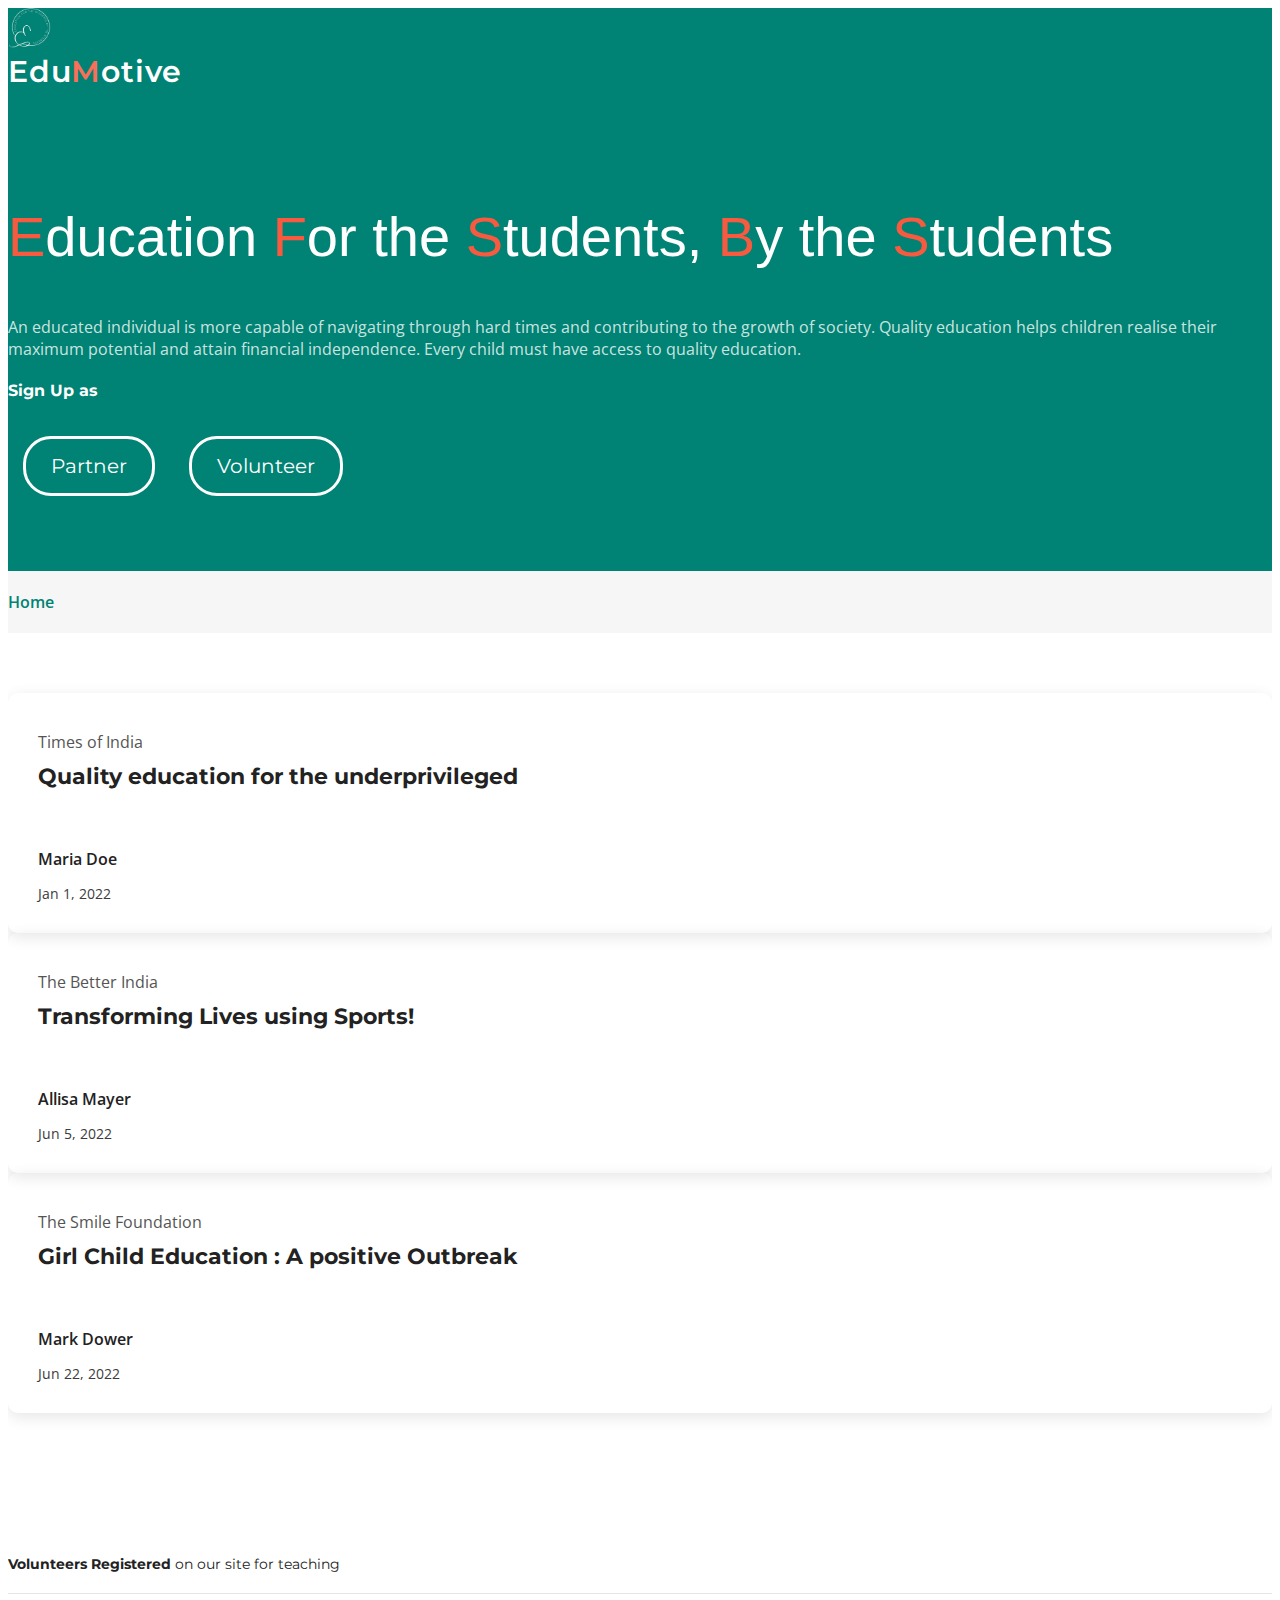
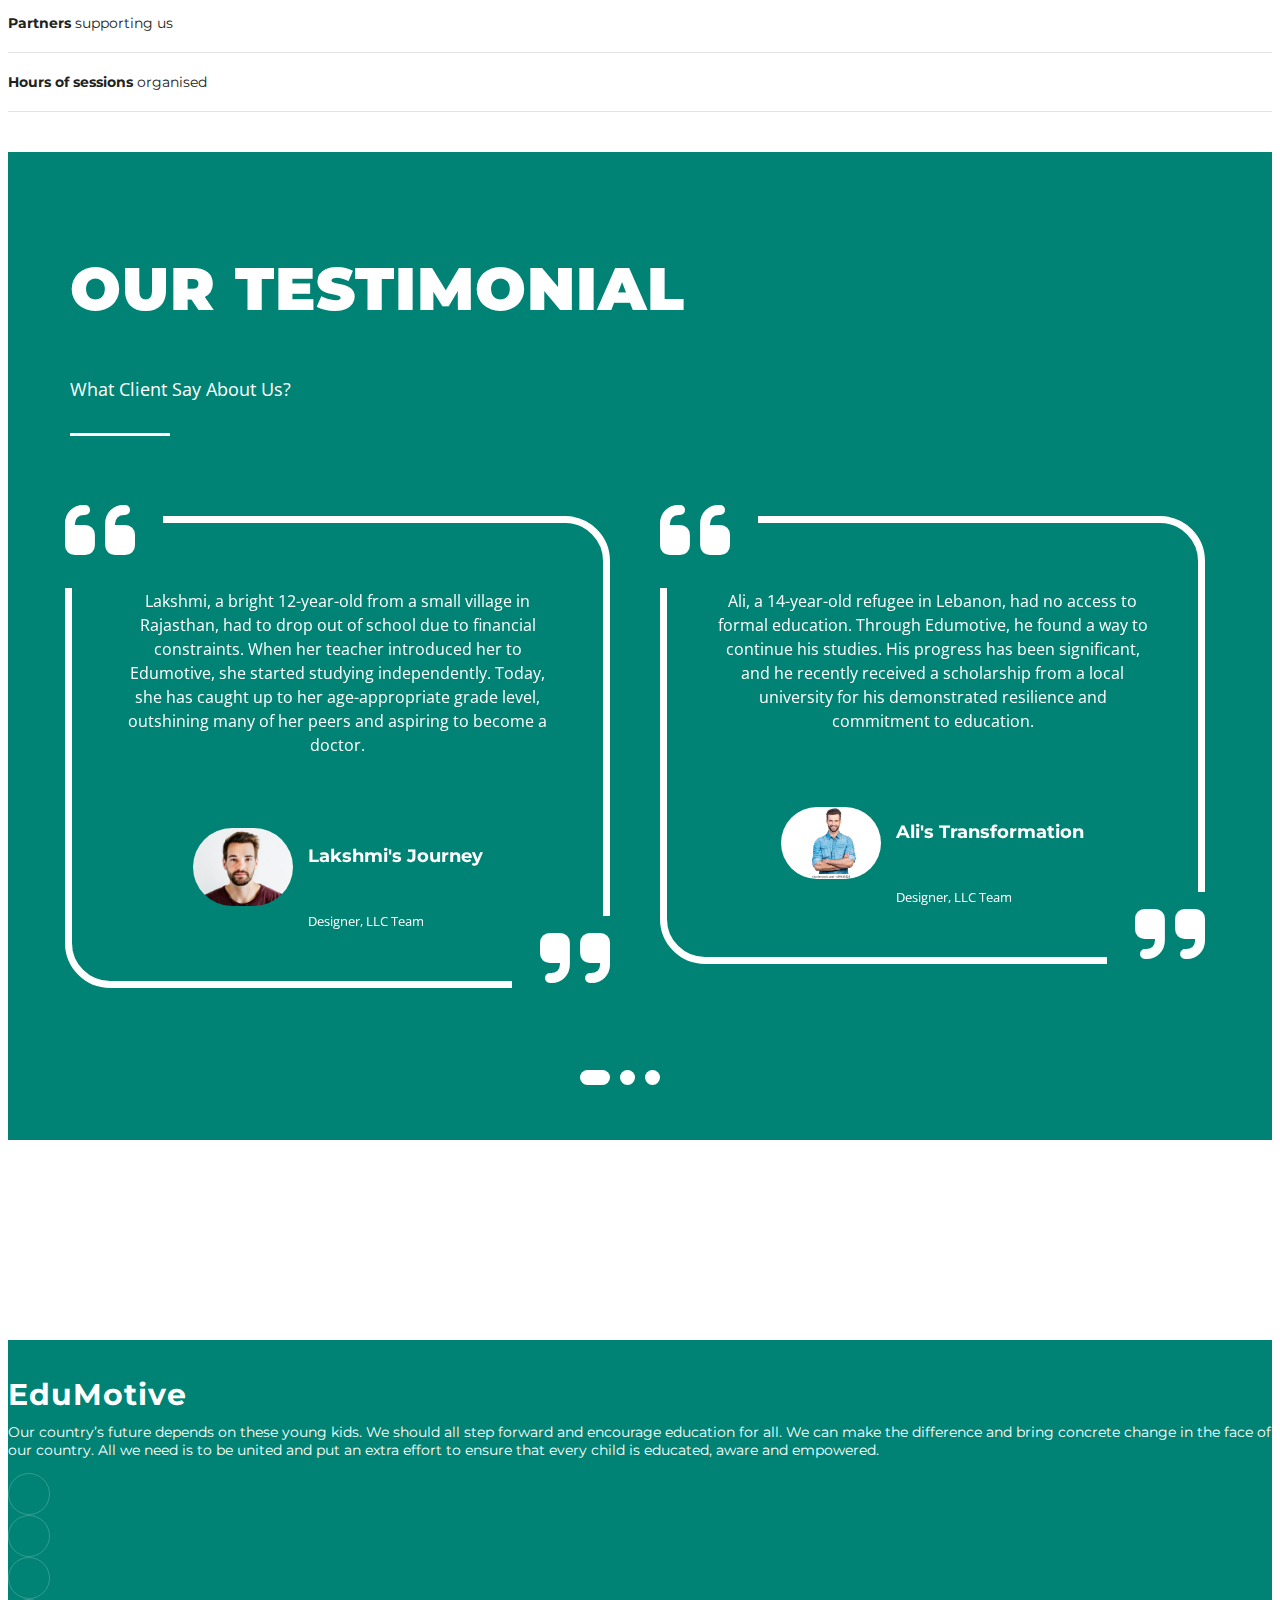
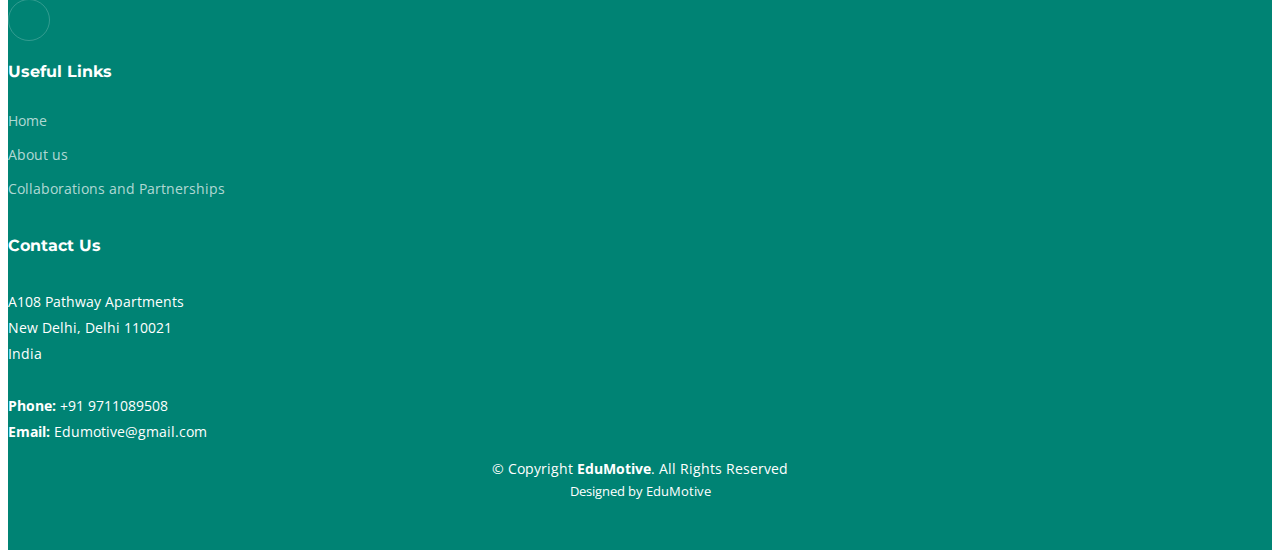
==== index.html @ 94862b21 "Add files via upload" ====
<!DOCTYPE html>
<html lang="en">

<head>
  <meta charset="utf-8">
  <meta content="width=device-width, initial-scale=1.0" name="viewport">
  <link rel="apple-touch-icon" sizes="57x57" href="Images/favicon/apple-icon-57x57.png">
  <link rel="apple-touch-icon" sizes="60x60" href="Images/favicon/apple-icon-60x60.png">
  <link rel="apple-touch-icon" sizes="72x72" href="Images/favicon/apple-icon-72x72.png">
  <link rel="apple-touch-icon" sizes="76x76" href="Images/favicon/apple-icon-76x76.png">
  <link rel="apple-touch-icon" sizes="114x114" href="Images/favicon/apple-icon-114x114.png">
  <link rel="apple-touch-icon" sizes="120x120" href="Images/favicon/apple-icon-120x120.png">
  <link rel="apple-touch-icon" sizes="144x144" href="Images/favicon/apple-icon-144x144.png">
  <link rel="apple-touch-icon" sizes="152x152" href="Images/favicon/apple-icon-152x152.png">
  <link rel="apple-touch-icon" sizes="180x180" href="Images/favicon/apple-icon-180x180.png">
  <link rel="icon" type="image/png" sizes="192x192" href="Images/favicon/android-icon-192x192.png">
  <link rel="icon" type="image/png" sizes="32x32" href="Images/favicon/favicon-32x32.png">
  <link rel="icon" type="image/png" sizes="96x96" href="Images/favicon/favicon-96x96.png">
  <link rel="icon" type="image/png" sizes="16x16" href="Images/favicon/favicon-16x16.png">
  <link rel="manifest" href="Images/favicon/manifest.json">
  <meta name="msapplication-TileColor" content="#ffffff">
  <meta name="msapplication-TileImage" content="Images/favicon/ms-icon-144x144.png">
  <meta name="theme-color" content="#ffffff">

  <title>EduMotive - Home</title>
  <meta content="" name="description">
  <meta content="" name="keywords">

  <!-- Favicons -->
  <!-- <link href="assets/img/favicon.png" rel="icon">
  <link href="assets/img/apple-touch-icon.png" rel="apple-touch-icon"> -->
  <!--Bootstrap-->
  <!-- <link href="https://cdn.jsdelivr.net/npm/bootstrap@5.2.1/dist/css/bootstrap.min.css" rel="stylesheet" integrity="sha384-iYQeCzEYFbKjA/T2uDLTpkwGzCiq6soy8tYaI1GyVh/UjpbCx/TYkiZhlZB6+fzT" crossorigin="anonymous"> -->
  <!-- Google Fonts -->
  <link rel="preconnect" href="https://fonts.googleapis.com">
  <link rel="preconnect" href="https://fonts.gstatic.com" crossorigin>
  <link
    href="https://fonts.googleapis.com/css2?family=Open+Sans:ital,wght@0,300;0,400;0,500;0,600;0,700;1,300;1,400;1,600;1,700&family=Montserrat:ital,wght@0,300;0,400;0,500;0,600;0,700;1,300;1,400;1,500;1,600;1,700&family=Raleway:ital,wght@0,300;0,400;0,500;0,600;0,700;1,300;1,400;1,500;1,600;1,700&display=swap"
    rel="stylesheet">

  <!-- Vendor CSS Files -->
  <link href="assets/vendor/bootstrap/css/bootstrap.min.css" rel="stylesheet">
  <link href="assets/vendor/bootstrap-icons/bootstrap-icons.css" rel="stylesheet">
  <link href="assets/vendor/aos/aos.css" rel="stylesheet">
  <link href="assets/vendor/glightbox/css/glightbox.min.css" rel="stylesheet">
  <link href="assets/vendor/swiper/swiper-bundle.min.css" rel="stylesheet">




  <link rel="stylesheet" href="https://cdnjs.cloudflare.com/ajax/libs/OwlCarousel2/2.3.4/assets/owl.carousel.css" />
  <link rel="stylesheet" href="https://cdnjs.cloudflare.com/ajax/libs/font-awesome/6.4.0/css/all.min.css" />




  <!-- Template Main CSS File -->
  <link href="CSS/main.css" rel="stylesheet">

  <!-- =======================================================
  * Template Name: Impact - v1.1.1
  * Template URL: https://bootstrapmade.com/impact-bootstrap-business-website-template/
  * Author: BootstrapMade.com
  * License: https://bootstrapmade.com/license/
  ======================================================== -->
</head>

<body>

  

  <header id="header" class="header d-flex align-items-center">

    <div class="container-fluid container-xl d-flex align-items-center justify-content-between">
      <a href="index.html" class="logo d-flex align-items-center">
        <!-- Uncomment the line below if you also wish to use an image logo -->
        <img src="Images/logo_wbg.png" alt="">
        <h1>Edu<span>M</span>otive</h1>
      </a>
      <nav id="navbar" class="navbar">
        <ul>
          <li><a href="index.html">Home</a></li>
          <li><a href="about.html">About</a></li>
          <!-- <li><a href="#portfolio">Portfolio</a></li> -->
          <!-- <li><a href="#team">Team</a></li> -->
          <li><a href="event.html">Events</a></li>
          <!-- <li class="dropdown"><a href="#"><span>Drop Down</span> <i class="bi bi-chevron-down dropdown-indicator"></i></a>
            <ul>
              <li><a href="#">Drop Down 1</a></li>
              <li class="dropdown"><a href="#"><span>Deep Drop Down</span> <i class="bi bi-chevron-down dropdown-indicator"></i></a>
                <ul>
                  <li><a href="#">Deep Drop Down 1</a></li>
                  <li><a href="#">Deep Drop Down 2</a></li>
                  < li><a href="#">Deep Drop Down 3</a></li>
                  <li><a href="#">Deep Drop Down 4</a></li>
                  <li><a href="#">Deep Drop Down 5</a></li>
                </ul>
              </li>
              <li><a href="#">Drop Down 2</a></li>
              <li><a href="#">Drop Down 3</a></li>
              <li><a href="#">Drop Down 4</a></li>
            </ul>
          </li> -->
          <li><a href="library/library.html">Library</a></li>
          <li><a href="contact.html">Contact</a></li>
          <li><a href="donation.html" target="_blank">Donate</a></li>
          <li><a href="feedback.html">Feedback</a></li>
          <li><button type="button" name="button" class="btn">
              <style media="screen">
                .btn {
                  background: #3498db;
                  background-image: -webkit-linear-gradient(top, #3498db, #2980b9);
                  background-image: -moz-linear-gradient(top, #3498db, #2980b9);
                  background-image: -ms-linear-gradient(top, #3498db, #2980b9);
                  background-image: -o-linear-gradient(top, #3498db, #2980b9);
                  background-image: linear-gradient(to bottom, #3498db, #2980b9);
                  -webkit-border-radius: 29;
                  -moz-border-radius: 29;
                  border-radius: 29px;
                  font-family: Arial;
                  color: #ffffff;
                  font-size: 20px;
                  padding: 10px 20px 10px 20px;
                  text-decoration: none;
                }

                .btn:hover {
                  background: #3cb0fd;
                  background-image: -webkit-linear-gradient(top, #3cb0fd, #3498db);
                  background-image: -moz-linear-gradient(top, #3cb0fd, #3498db);
                  background-image: -ms-linear-gradient(top, #3cb0fd, #3498db);
                  background-image: -o-linear-gradient(top, #3cb0fd, #3498db);
                  background-image: linear-gradient(to bottom, #3cb0fd, #3498db);
                  text-decoration: none;
                }
              </style>

              <a href="signin.html">Sign In</a>
            </button></li>
        </ul>
      </nav><!-- .navbar -->

      <i class="mobile-nav-toggle mobile-nav-show bi bi-list"></i>
      <i class="mobile-nav-toggle mobile-nav-hide d-none bi bi-x"></i>

    </div>
  </header><!-- End Header -->
  <!-- End Header -->

  <main id="main">

    <!-- ======= Breadcrumbs ======= -->
    <div class="breadcrumbs">
      <div class="page-header d-flex align-items-center" style="background-image: url('');">
        <div class="container position-relative">
          <div class="row d-flex justify-content-center">
            <div class="col-lg-6 text-center">
              <h2><span style="color:#f85a40">E</span>ducation <span style="color:#f85a40">F</span>or the <span style="color:#f85a40">S</span>tudents, <span style="color:#f85a40">B</span>y the <span style="color:#f85a40">S</span>tudents</h2>
              <p>An educated individual is more capable of navigating through hard times and contributing to the growth of society. Quality education helps children realise their maximum potential and attain financial independence. Every child must have access to quality education. </p>
                <h4 style="font-family:Montserrat; color:#ffff">Sign Up as</h4>
                <div>
                  <a href="signup.html" target="_blank"><button type="button" name="button" class="sign-up-btns">Partner</button></a>
                  <style media="screen">
                    .sign-up-btns {
                      -webkit-border-radius: 28;
                      -moz-border-radius: 28;
                      border-radius: 28px;
                      font-family: Montserrat;
                      color: #ffffff;
                      font-size: 20px;
                      background: rgba(0, 131, 116, 1);
                      padding: 15px 25px 15px 25px;
                      text-decoration: none;
                      border: solid;
                      margin: 15px 15px 15px 15px;
                    }

                    .sign-up-btns:hover {
                      background: rgba(0, 182, 161, 1);
                      text-decoration: none;
                    }
                  </style>
                  <a href="signup.html" target="_blank"><button type="button" name="button" class="sign-up-btns">Volunteer</button></a>
                </div>
            </div>

          </div>
        </div>
      </div>
      <nav>
        <div class="container">
          <ol>
            <li><a href="index.html">Home</a></li>
            <!-- <li>Blog</li> -->
          </ol>
        </div>
      </nav>
    </div><!-- End Breadcrumbs -->

    <!-- ======= Blog Section ======= -->
    <section id="blog" class="blog">
      <div class="container" data-aos="fade-up">

        <div class="row gy-4 posts-list">

          <div class="col-xl-4 col-md-6">
            <article>

              <div class="post-img">
                <img src="assets/img/blog/blog-1.jfif" alt="" class="img-fluid">
              </div>

              <p class="post-category">Times of India</p>

              <h2 class="title">
                <a href="https://timesofindia.indiatimes.com/education/news/quality-education-for-the-underprivileged/articleshow/16407921.cms">Quality education for the underprivileged</a>
              </h2>

              <div class="d-flex align-items-center">
                <img src="assets/img/blog/blog-author.jpg" alt="" class="img-fluid post-author-img flex-shrink-0">
                <div class="post-meta">
                  <p class="post-author-list">Maria Doe</p>
                  <p class="post-date">
                    <time datetime="2022-01-01">Jan 1, 2022</time>
                  </p>
                </div>
              </div>

            </article>
          </div><!-- End post list item -->

          <div class="col-xl-4 col-md-6">
            <article>

              <div class="post-img">
                <img src="assets/img/blog/blog-2.jpeg" alt="" class="img-fluid">
              </div>

              <p class="post-category">The Better India</p>

              <h2 class="title">
                <a href="https://www.thebetterindia.com/9149/khel-khel-mein-transforming-lives-underprivileged-kids-using-sports/">Transforming Lives using Sports!</a>
              </h2>

              <div class="d-flex align-items-center">
                <img src="assets/img/blog/blog-author-2.jpg" alt="" class="img-fluid post-author-img flex-shrink-0">
                <div class="post-meta">
                  <p class="post-author-list">Allisa Mayer</p>
                  <p class="post-date">
                    <time datetime="2022-01-01">Jun 5, 2022</time>
                  </p>
                </div>
              </div>

            </article>
          </div><!-- End post list item -->

          <div class="col-xl-4 col-md-6">
            <article>

              <div class="post-img">
                <img src="assets/img/blog/blog-3.jpg" alt="" class="img-fluid">
              </div>

              <p class="post-category">The Smile Foundation</p>

              <h2 class="title">
                <a href="https://www.smilefoundationindia.org/blog/girl-child-education-a-positive-outbreak-2/">Girl Child Education : A positive Outbreak</a>
              </h2>

              <div class="d-flex align-items-center">
                <img src="assets/img/blog/blog-author-3.jpg" alt="" class="img-fluid post-author-img flex-shrink-0">
                <div class="post-meta">
                  <p class="post-author-list">Mark Dower</p>
                  <p class="post-date">
                    <time datetime="2022-01-01">Jun 22, 2022</time>
                  </p>
                </div>
              </div>

            </article>
          </div><!-- End post list item -->

          <!-- <div class="col-xl-4 col-md-6">
            <article>

              <div class="post-img">
                <img src="assets/img/blog/blog-4.jpg" alt="" class="img-fluid">
              </div>

              <p class="post-category">Sports</p>

              <h2 class="title">
                <a href="blog-details.html">Non rem rerum nam cum quo minus olor distincti</a>
              </h2>

              <div class="d-flex align-items-center">
                <img src="assets/img/blog/blog-author-4.jpg" alt="" class="img-fluid post-author-img flex-shrink-0">
                <div class="post-meta">
                  <p class="post-author-list">Lisa Neymar</p>
                  <p class="post-date">
                    <time datetime="2022-01-01">Jun 30, 2022</time>
                  </p>
                </div>
              </div>

            </article>
          </div><!-- End post list item

          <div class="col-xl-4 col-md-6">
            <article>

              <div class="post-img">
                <img src="assets/img/blog/blog-5.jpg" alt="" class="img-fluid">
              </div>

              <p class="post-category">Politics</p>

              <h2 class="title">
                <a href="blog-details.html">Accusamus quaerat aliquam qui debitis facilis consequatur</a>
              </h2>

              <div class="d-flex align-items-center">
                <img src="assets/img/blog/blog-author-5.jpg" alt="" class="img-fluid post-author-img flex-shrink-0">
                <div class="post-meta">
                  <p class="post-author-list">Denis Peterson</p>
                  <p class="post-date">
                    <time datetime="2022-01-01">Jan 30, 2022</time>
                  </p>
                </div>
              </div>

            </article>
          </div><!-- End post list item

          <div class="col-xl-4 col-md-6">
            <article>

              <div class="post-img">
                <img src="assets/img/blog/blog-6.jpg" alt="" class="img-fluid">
              </div>

              <p class="post-category">Entertainment</p>

              <h2 class="title">
                <a href="blog-details.html">Distinctio provident quibusdam numquam aperiam aut</a>
              </h2>

              <div class="d-flex align-items-center">
                <img src="assets/img/blog/blog-author-6.jpg" alt="" class="img-fluid post-author-img flex-shrink-0">
                <div class="post-meta">
                  <p class="post-author-list">Mika Lendon</p>
                  <p class="post-date">
                    <time datetime="2022-01-01">Feb 14, 2022</time>
                  </p>
                </div>
              </div>

            </article>
          </div><!-- End post list item -->

        <!-- End blog posts list -->

        <!--<div class="blog-pagination">
          <ul class="justify-content-center">
            <li><a href="#">1</a></li>
            <li class="active"><a href="#">2</a></li>
            <li><a href="#">3</a></li>
          </ul>
        </div> End blog pagination -->

      </div>
    </section><!-- End Blog Section -->
    <!-- ======= Stats Counter Section ======= -->
    <section id="stats-counter" class="stats-counter">
      <div class="container" data-aos="fade-up">

        <div class="row gy-4 align-items-center">

          <div class="col-lg-6">
            <img src="assets/img/stats-img.svg" alt="" class="img-fluid">
          </div>

          <div class="col-lg-6">

            <div class="stats-item d-flex align-items-center">
              <span data-purecounter-start="0" data-purecounter-end="499" data-purecounter-duration="5" class="purecounter"></span>
              <p><strong>Volunteers Registered</strong> on our site for teaching</p>
            </div><!-- End Stats Item -->

            <div class="stats-item d-flex align-items-center">
              <span data-purecounter-start="0" data-purecounter-end="50" data-purecounter-duration="5" class="purecounter"></span>
              <p><strong>Partners</strong> supporting us</p>
            </div><!-- End Stats Item -->

            <div class="stats-item d-flex align-items-center">
              <span data-purecounter-start="0" data-purecounter-end="200" data-purecounter-duration="5" class="purecounter"></span>
              <p><strong>Hours of sessions</strong> organised</p>
            </div><!-- End Stats Item -->

          </div>

        </div>

      </div>
    </section><!-- End Stats Counter Section -->


<!------------Testimonial---------------->

<section class="testimonial-area">
  <div class="container">
      <div class="sec-title">
          <h2>Our Testimonial</h2>
          <p>What client say about us?</p>
      </div>
      <div class="testimonial-content owl-carousel">
          <div class="single-testimonial">
          <p>Lakshmi, a bright 12-year-old from a small village in Rajasthan, had to drop out of school due to financial constraints. When her teacher introduced her to Edumotive, she started studying independently. Today, she has caught up to her age-appropriate grade level, outshining many of her peers and aspiring to become a doctor.</p>
          <div class="client-info">
              <div class="client-pic">
                  <a href="#">
                      <img src="Images/img1.avif">
                  </a>
              </div>
              <div class="client-details">
                  <h6>Lakshmi's Journey</h6>
                  <span>Designer, LLC Team</span>
              </div>
              </div>
          </div>
          <div class="single-testimonial">
              <p> Ali, a 14-year-old refugee in Lebanon, had no access to formal education. Through Edumotive, he found a way to continue his studies. His progress has been significant, and he recently received a scholarship from a local university for his demonstrated resilience and commitment to education.</p>
              <div class="client-info">
                  <div class="client-pic">
                      <a href="#">
                          <img src="Images/img2.webp">
                      </a>
                  </div>
                  <div class="client-details">
                      <h6>Ali's Transformation</h6>
                      <span>Designer, LLC Team</span>
                  </div>
                  </div>
              </div>
              <div class="single-testimonial">
                  <p>Martha, a single mother from Detroit, had to drop out of high school. She found Edumotive while looking for resources to help her kids with their homework. Inspired by the lessons, she started studying herself and recently earned her high school equivalency diploma.</p>
                  <div class="client-info">
                      <div class="client-pic">
                          <a href="#">
                              <img src="Images/img1.avif">
                          </a>
                      </div>
                      <div class="client-details">
                          <h6>Martha's Breakthrough</h6>
                          <span>Designer, LLC Team</span>
                      </div>
                      </div>
                  </div>
                  <div class="single-testimonial">
                      <p>Pedro, an 11-year-old boy from rural Brazil, couldn't attend school regularly due to his family's agricultural commitments. Edumotive offered him a flexible learning schedule, and despite his challenging circumstances, he has managed to excel in his studies, particularly in math and science.</p>
                      <div class="client-info">
                          <div class="client-pic">
                              <a href="#">
                                  <img src="Images/img2.webp">
                              </a>
                          </div>
                          <div class="client-details">
                              <h6>Pedro's Success</h6>
                              <span>Designer, LLC Team</span>
                          </div>
                          </div>
                      </div>
                      <div class="single-testimonial">
                          <p>Chen, a 15-year-old girl from rural China, was struggling with English - a critical subject for her career aspirations. The language lessons on Edumotive helped her significantly, and she's now top of her class in English. She dreams of studying abroad and is well on her path to achieve it.</p>
                          <div class="client-info">
                              <div class="client-pic">
                                  <a href="#">
                                      <img src="Images/img1.avif">
                                  </a>
                              </div>
                              <div class="client-details">
                                  <h6>Chen's Aspiration</h6>
                                  <span>Designer, LLC Team</span>
                              </div>
                              </div>
                          </div>
      </div>

  </div>

  <style>
  .testimonial-area .container{
  max-width: 1140px;
  width: 100%;
  margin: auto;
  padding: 0 15px;
}

.testimonial-area .container .sec-title{
  position: relative;
  margin-bottom: 50px;
  padding-bottom: 15px;
}

.testimonial-area .container .sec-title:after{
  content: '';
  position: absolute;
  left: 0;
  bottom: 0;
  width: 100px;
  height: 3px;
  background:#fff ;
}


.testimonial-area .container .sec-title h2{
  font-size:60px;
  font-weight: 900;
  letter-spacing: 1px;
  text-transform: uppercase;
  color: #fff;
}
.testimonial-area .container .sec-title p{
  font-size: 18px;
  line-height: 28px;
  color: #fff;
  text-transform: capitalize;
}

.testimonial-area{
  background: #008374;
  position: relative;
  z-index: 2;
  padding: 50px 0;
}

.testimonial-area .owl-carousel{
  overflow: hidden;
  padding: 0 20px;
  margin: 0 -40px;
  padding-right: 40px;
}

.owl-carousel .owl-stage-outer{
  padding: 30px 50px;
  margin-left: -35px;
  width: calc(100% + 100px);
}
.single-testimonial{
  border: 7px solid #fff;
  text-align: center;
  border-radius: 45px;
  position: relative;
  z-index: 2;
}

.single-testimonial p{
  color: #fff;
  font-size: 16px;
  line-height: 24px;
  padding: 50px;
  padding-bottom: 30px;
  position: relative;
  z-index: 3;
}

.client-info{
  display: flex;
  align-items: center;
  justify-content: center;
  text-align: left;
  padding-bottom: 50px;
}

.client-info .client-details h6{
  color: #fff;
  font-size: 18px;
  font-weight: 700;
}

.client-info .client-details span{
  display: inline-block;
  color: #fff;
  font-size: 13px;
}

.client-info .client-pic{
  padding-right: 15px;
  width: 100px;
}

.client-info .client-pic img{
  width: 100%;
  border-radius: 50px;
}

.owl-dots{
  text-align: center;
  margin-top: 50px;
}

.owl-dots button{
  background:#fff !important;
  width: 15px;
  height: 15px;
  border-radius: 26px;
  margin: 0 5px;
  transition: 0.3s;
}
.owl-dots button.active{
  width: 30px;
}

.single-testimonial:before{
  content:'\f10d';
  position: absolute;
  font-family: FontAwesome;
  left: -35px;
  top: -35px;
  background: #008374;
  color: #fff;
  font-size: 80px;
  width: 126px;
  height: 100px;
}

.single-testimonial:after{
  content:'\f10e';
  position: absolute;
  font-family: FontAwesome;
  right: -35px;
  bottom: -35px;
  background: #008374;
  color: #fff;
  font-size: 80px;
  width: 126px;
  height: 100px;
}
  
  </style>

</section>


<section class="empty">
  <style>
  .empty{
    padding: 100px;
    background-color: #fff;
  }
  </style>
</section>




  <!-- ======= Footer ======= -->
  <footer id="footer" class="footer">

    <div class="container">
      <div class="row gy-4">
        <div class="col-lg-5 col-md-12 footer-info">
          <a href="index.html" class="logo d-flex align-items-center">
            <span>EduMotive</span>
          </a>
          <p>Our country’s future depends on these young kids. We should all step forward and encourage education for all. We can make the difference and bring concrete change in the face of our country. All we need is to be united and put an extra effort to ensure that every child is educated, aware and empowered.</p>
          <div class="social-links d-flex mt-4">
            <a href="https://twitter.com/i/flow/login" class="twitter"><i class="bi bi-twitter"></i></a>
            <a href="https://www.facebook.com/campaign/landing.php?campaign_id=14884913640&extra_1=s%7Cc%7C589460569891%7Cb%7Cfacebook%20signin%7C&placement=&creative=589460569891&keyword=facebook%20signin&partner_id=googlesem&extra_2=campaignid%3D14884913640%26adgroupid%3D128696221832%26matchtype%3Db%26network%3Dg%26source%3Dnotmobile%26search_or_content%3Ds%26device%3Dc%26devicemodel%3D%26adposition%3D%26target%3D%26targetid%3Dkwd-3821998899%26loc_physical_ms%3D9061709%26loc_interest_ms%3D%26feeditemid%3D%26param1%3D%26param2%3D&gclid=CjwKCAjwzY2bBhB6EiwAPpUpZirfHxcVF0FQM-lBPAiWNaDMKGsZpV8XtfvPR80suMoGbdNflKLH2BoCxDoQAvD_BwE" class="facebook"><i class="bi bi-facebook"></i></a>
            <a href="https://www.instagram.com/" class="instagram"><i class="bi bi-instagram"></i></a>
            <a href="https://www.linkedin.com/login" class="linkedin"><i class="bi bi-linkedin"></i></a>
          </div>
        </div>

        <div class="col-lg-2 col-6 footer-links">
          <h4>Useful Links</h4>
          <ul>
            <li><a href="index.html">Home</a></li>
            <li><a href="about.html">About us</a></li>
            <li><a href="colab.html">Collaborations and Partnerships</a></li>
            <!-- <li><a href="#">Terms of service</a></li> -->
          </ul>
        </div>

        <!-- <div class="col-lg-2 col-6 footer-links">
          <h4>Our Services</h4>
          <ul>
            <li><a href="#">Web Design</a></li>
            <li><a href="#">Web Development</a></li>
            <li><a href="#">Product Management</a></li>
            <li><a href="#">Marketing</a></li>
            <li><a href="#">Graphic Design</a></li>
          </ul> -->
      </div>

      <div class="col-lg-3 col-md-12 footer-contact text-center text-md-start">
        <h4>Contact Us</h4>
        <p>
          A108 Pathway Apartments <br>
          New Delhi, Delhi 110021<br>
          India <br><br>
          <strong>Phone:</strong> +91 9711089508<br>
          <strong>Email:</strong> Edumotive@gmail.com<br>
        </p>

      </div>

    </div>

    <div class="container mt-4">
      <div class="copyright">
        &copy; Copyright <strong><span>EduMotive</span></strong>. All Rights Reserved
      </div>
      <div class="credits">
        <!-- All the links in the footer should remain intact. -->
        <!-- You can delete the links only if you purchased the pro version. -->
        <!-- Licensing information: https://bootstrapmade.com/license/ -->
        <!-- Purchase the pro version with working PHP/AJAX contact form: https://bootstrapmade.com/impact-bootstrap-business-website-template/ -->
        Designed by EduMotive
      </div>
    </div>

  </footer><!-- End Footer -->
  <!-- End Footer -->

  <a href="#" class="scroll-top d-flex align-items-center justify-content-center"><i class="bi bi-arrow-up-short"></i></a>

  <div id="preloader"></div>

  <!-- Vendor JS Files -->
  <script src="assets/vendor/bootstrap/js/bootstrap.bundle.min.js"></script>
  <script src="assets/vendor/aos/aos.js"></script>
  <script src="assets/vendor/glightbox/js/glightbox.min.js"></script>
  <script src="assets/vendor/purecounter/purecounter_vanilla.js"></script>
  <script src="assets/vendor/swiper/swiper-bundle.min.js"></script>
  <script src="assets/vendor/isotope-layout/isotope.pkgd.min.js"></script>
  <script src="assets/vendor/php-email-form/validate.js"></script>

  <!-- Template Main JS File -->
  <script src="js/main.js"></script>


  <script src="https://cdnjs.cloudflare.com/ajax/libs/jquery/3.7.0/jquery.js"></script>
        <script src="https://cdnjs.cloudflare.com/ajax/libs/OwlCarousel2/2.3.4/owl.carousel.js"></script>
        <script type="text/javascript">
            $(document).ready(function(){
                $('.testimonial-content').owlCarousel({
                        loop:true,
                        nav:false,
                        dots:true,
                        margin:50,
                        autoplay:true,
                        autoplayTimeout:4000,
                        smartSpeed:800,
                        responsive:{
                            0:{
                                items:1
                            },
                            600:{
                                items:1
                            },
                            1000:{
                                items:2
                            }
                        }
                    })
            });
        </script>

</body>

</html>
---- CSS/main.css ----
/**
* Template Name: Impact - v1.1.1
* Template URL: https://bootstrapmade.com/impact-bootstrap-business-website-template/
* Author: BootstrapMade.com
* License: https://bootstrapmade.com/license/
*/

/*--------------------------------------------------------------
# Set main reusable colors and fonts using CSS variables
# Learn more about CSS variables at https://developer.mozilla.org/en-US/docs/Web/CSS/Using_CSS_custom_properties
--------------------------------------------------------------*/
/* Fonts */
:root {
  --font-default: "Open Sans", system-ui, -apple-system, "Segoe UI", Roboto, "Helvetica Neue", Arial, "Noto Sans", "Liberation Sans", sans-serif, "Apple Color Emoji", "Segoe UI Emoji", "Segoe UI Symbol", "Noto Color Emoji";
  --font-primary: "Montserrat", sans-serif;
  --font-secondary: "Poppins", sans-serif;
}

/* Colors */
:root {
  --color-default: #222222;
  --color-primary: #008374;
  --color-secondary: #f85a40;
}

/* Smooth scroll behavior */
:root {
  scroll-behavior: smooth;
}

/*--------------------------------------------------------------
# General
--------------------------------------------------------------*/
body {
  font-family: var(--font-default);
  color: var(--color-default);
}

a {
  color: var(--color-primary);
  text-decoration: none;
}

a:hover {
  color: #00b6a1;
  text-decoration: none;
}

h1,
h2,
h3,
h4,
h5,
h6 {
  font-family: var(--font-primary);
}

/*--------------------------------------------------------------
# Sections & Section Header
--------------------------------------------------------------*/
section {
  padding: 60px 0;
  overflow: hidden;
}

.sections-bg {
  background-color: #f6f6f6;
}

.section-header {
  text-align: center;
  padding-bottom: 60px;
}

.section-header h2 {
  font-size: 32px;
  font-weight: 600;
  margin-bottom: 20px;
  padding-bottom: 20px;
  position: relative;
}

.section-header h2:after {
  content: "";
  position: absolute;
  display: block;
  width: 50px;
  height: 3px;
  background: var(--color-primary);
  left: 0;
  right: 0;
  bottom: 0;
  margin: auto;
}

.section-header p {
  margin-bottom: 0;
  color: #6f6f6f;
}

/*--------------------------------------------------------------
# Breadcrumbs
--------------------------------------------------------------*/
.breadcrumbs .page-header {
  padding: 60px 0 60px 0;
  min-height: 20vh;
  position: relative;
  background-color: var(--color-primary);
}

.breadcrumbs .page-header h2 {
  font-size: 56px;
  font-weight: 500;
  color: #fff;
  font-family: var(--font-secondary);
}

.breadcrumbs .page-header p {
  color: rgba(255, 255, 255, 0.8);
}

.breadcrumbs nav {
  background-color: #f6f6f6;
  padding: 20px 0;
}

.breadcrumbs nav ol {
  display: flex;
  flex-wrap: wrap;
  list-style: none;
  margin: 0;
  padding: 0;
  font-size: 16px;
  font-weight: 600;
  color: var(--color-default);
}

.breadcrumbs nav ol a {
  color: var(--color-primary);
  transition: 0.3s;
}

.breadcrumbs nav ol a:hover {
  text-decoration: underline;
}

.breadcrumbs nav ol li+li {
  padding-left: 10px;
}

.breadcrumbs nav ol li+li::before {
  display: inline-block;
  padding-right: 10px;
  color: var(--color-secondary);
  content: "/";
}

/*--------------------------------------------------------------
# Scroll top button
--------------------------------------------------------------*/
.scroll-top {
  position: fixed;
  visibility: hidden;
  opacity: 0;
  right: 15px;
  bottom: -15px;
  z-index: 99999;
  background: var(--color-secondary);
  width: 44px;
  height: 44px;
  border-radius: 50px;
  transition: all 0.4s;
}

.scroll-top i {
  font-size: 24px;
  color: #fff;
  line-height: 0;
}

.scroll-top:hover {
  background: rgba(248, 90, 64, 0.8);
  color: #fff;
}

.scroll-top.active {
  visibility: visible;
  opacity: 1;
  bottom: 15px;
}

/*--------------------------------------------------------------
# Preloader
--------------------------------------------------------------*/
#preloader {
  position: fixed;
  inset: 0;
  z-index: 999999;
  overflow: hidden;
  background: #fff;
  transition: all 0.6s ease-out;
}

#preloader:before {
  content: "";
  position: fixed;
  top: calc(50% - 30px);
  left: calc(50% - 30px);
  border: 6px solid #fff;
  border-color: var(--color-primary) transparent var(--color-primary) transparent;
  border-radius: 50%;
  width: 60px;
  height: 60px;
  -webkit-animation: animate-preloader 1.5s linear infinite;
  animation: animate-preloader 1.5s linear infinite;
}

@-webkit-keyframes animate-preloader {
  0% {
    transform: rotate(0deg);
  }

  100% {
    transform: rotate(360deg);
  }
}

@keyframes animate-preloader {
  0% {
    transform: rotate(0deg);
  }

  100% {
    transform: rotate(360deg);
  }
}

/*--------------------------------------------------------------
# Disable aos animation delay on mobile devices
--------------------------------------------------------------*/
@media screen and (max-width: 768px) {
  [data-aos-delay] {
    transition-delay: 0 !important;
  }
}

/*--------------------------------------------------------------
# Header
--------------------------------------------------------------*/
.topbar {
  background: #00796b;
  height: 40px;
  font-size: 14px;
  transition: all 0.5s;
  color: #fff;
  padding: 0;
}

.topbar .contact-info i {
  font-style: normal;
  color: #fff;
  line-height: 0;
}

.topbar .contact-info i a,
.topbar .contact-info i span {
  padding-left: 5px;
  color: #fff;
}

@media (max-width: 575px) {

  .topbar .contact-info i a,
  .topbar .contact-info i span {
    font-size: 13px;
  }
}

.topbar .contact-info i a {
  line-height: 0;
  transition: 0.3s;
}

.topbar .contact-info i a:hover {
  color: #fff;
  text-decoration: underline;
}

.topbar .social-links a {
  color: rgba(255, 255, 255, 0.7);
  line-height: 0;
  transition: 0.3s;
  margin-left: 20px;
}

.topbar .social-links a:hover {
  color: #fff;
}

.header {
  transition: all 0.5s;
  z-index: 997;
  height: 90px;
  background-color: var(--color-primary);
}

.header.sticked {
  position: fixed;
  top: 0;
  right: 0;
  left: 0;
  height: 70px;
  box-shadow: 0px 2px 20px rgba(0, 0, 0, 0.1);
}

.header .logo img {
  max-height: 40px;
  margin-right: 6px;
}

.header .logo h1 {
  font-size: 30px;
  margin: 0;
  font-weight: 600;
  letter-spacing: 0.8px;
  color: #fff;
  font-family: var(--font-primary);
}

.header .logo h1 span {
  color: #f96f59;
}

.sticked-header-offset {
  margin-top: 70px;
}

section {
  scroll-margin-top: 70px;
}

/*--------------------------------------------------------------
# Desktop Navigation
--------------------------------------------------------------*/
@media (min-width: 1280px) {
  .navbar {
    padding: 0;
  }

  .navbar ul {
    margin: 0;
    padding: 0;
    display: flex;
    list-style: none;
    align-items: center;
  }

  .navbar li {
    position: relative;
  }

  .navbar>ul>li {
    white-space: nowrap;
    padding: 10px 0 10px 28px;
  }

  .navbar a,
  .navbar a:focus {
    display: flex;
    align-items: center;
    justify-content: space-between;
    padding: 0 3px;
    font-family: var(--font-secondary);
    font-size: 16px;
    font-weight: 600;
    color: rgba(255, 255, 255, 0.6);
    white-space: nowrap;
    transition: 0.3s;
    position: relative;
  }

  .navbar a i,
  .navbar a:focus i {
    font-size: 12px;
    line-height: 0;
    margin-left: 5px;
  }

  .navbar>ul>li>a:before {
    content: "";
    position: absolute;
    width: 100%;
    height: 2px;
    bottom: -6px;
    left: 0;
    background-color: var(--color-secondary);
    visibility: hidden;
    width: 0px;
    transition: all 0.3s ease-in-out 0s;
  }

  .navbar a:hover:before,
  .navbar li:hover>a:before,
  .navbar .active:before {
    visibility: visible;
    width: 100%;
  }

  .navbar a:hover,
  .navbar .active,
  .navbar .active:focus,
  .navbar li:hover>a {
    color: #fff;
  }

  .navbar .dropdown ul {
    display: block;
    position: absolute;
    left: 28px;
    top: calc(100% + 30px);
    margin: 0;
    padding: 10px 0;
    z-index: 99;
    opacity: 0;
    visibility: hidden;
    background: #fff;
    box-shadow: 0px 0px 30px rgba(127, 137, 161, 0.25);
    transition: 0.3s;
    border-radius: 4px;
  }

  .navbar .dropdown ul li {
    min-width: 200px;
  }

  .navbar .dropdown ul a {
    padding: 10px 20px;
    font-size: 15px;
    text-transform: none;
    font-weight: 600;
    color: #006a5d;
  }

  .navbar .dropdown ul a i {
    font-size: 12px;
  }

  .navbar .dropdown ul a:hover,
  .navbar .dropdown ul .active:hover,
  .navbar .dropdown ul li:hover>a {
    color: var(--color-secondary);
  }

  .navbar .dropdown:hover>ul {
    opacity: 1;
    top: 100%;
    visibility: visible;
  }

  .navbar .dropdown .dropdown ul {
    top: 0;
    left: calc(100% - 30px);
    visibility: hidden;
  }

  .navbar .dropdown .dropdown:hover>ul {
    opacity: 1;
    top: 0;
    left: 100%;
    visibility: visible;
  }
}

@media (min-width: 1280px) and (max-width: 1366px) {
  .navbar .dropdown .dropdown ul {
    left: -90%;
  }

  .navbar .dropdown .dropdown:hover>ul {
    left: -100%;
  }
}

@media (min-width: 1280px) {

  .mobile-nav-show,
  .mobile-nav-hide {
    display: none;
  }
}

/*--------------------------------------------------------------
# Mobile Navigation
--------------------------------------------------------------*/
@media (max-width: 1279px) {
  .navbar {
    position: fixed;
    top: 0;
    right: -100%;
    width: 100%;
    max-width: 400px;
    bottom: 0;
    transition: 0.3s;
    z-index: 9997;
  }

  .navbar ul {
    position: absolute;
    inset: 0;
    padding: 50px 0 10px 0;
    margin: 0;
    background: rgba(0, 131, 116, 0.9);
    overflow-y: auto;
    transition: 0.3s;
    z-index: 9998;
  }

  .navbar a,
  .navbar a:focus {
    display: flex;
    align-items: center;
    justify-content: space-between;
    padding: 10px 20px;
    font-family: var(--font-primary);
    font-size: 15px;
    font-weight: 600;
    color: rgba(255, 255, 255, 0.7);
    white-space: nowrap;
    transition: 0.3s;
  }

  .navbar a i,
  .navbar a:focus i {
    font-size: 12px;
    line-height: 0;
    margin-left: 5px;
  }

  .navbar a:hover,
  .navbar .active,
  .navbar .active:focus,
  .navbar li:hover>a {
    color: #fff;
  }

  .navbar .getstarted,
  .navbar .getstarted:focus {
    background: var(--color-primary);
    padding: 8px 20px;
    border-radius: 4px;
    margin: 15px;
    color: #fff;
  }

  .navbar .getstarted:hover,
  .navbar .getstarted:focus:hover {
    color: #fff;
    background: rgba(0, 131, 116, 0.8);
  }

  .navbar .dropdown ul,
  .navbar .dropdown .dropdown ul {
    position: static;
    display: none;
    padding: 10px 0;
    margin: 10px 20px;
    transition: all 0.5s ease-in-out;
    background-color: #007466;
    border: 1px solid #006459;
  }

  .navbar .dropdown>.dropdown-active,
  .navbar .dropdown .dropdown>.dropdown-active {
    display: block;
  }

  .mobile-nav-show {
    color: rgba(255, 255, 255, 0.6);
    font-size: 28px;
    cursor: pointer;
    line-height: 0;
    transition: 0.5s;
    z-index: 9999;
    margin-right: 10px;
  }

  .mobile-nav-hide {
    color: #fff;
    font-size: 32px;
    cursor: pointer;
    line-height: 0;
    transition: 0.5s;
    position: fixed;
    right: 20px;
    top: 20px;
    z-index: 9999;
  }

  .mobile-nav-active {
    overflow: hidden;
  }

  .mobile-nav-active .navbar {
    right: 0;
  }

  .mobile-nav-active .navbar:before {
    content: "";
    position: fixed;
    inset: 0;
    background: rgba(0, 106, 93, 0.8);
    z-index: 9996;
  }
}

/*--------------------------------------------------------------
# About Us Section
--------------------------------------------------------------*/
.about h3 {
  font-weight: 700;
  font-size: 28px;
  margin-bottom: 20px;
  font-family: var(--font-secondary);
}

.about .call-us {
  left: 10%;
  right: 10%;
  bottom: 0;
  background-color: #fff;
  box-shadow: 0px 2px 25px rgba(0, 0, 0, 0.08);
  padding: 20px;
  text-align: center;
}

.about .call-us h4 {
  font-size: 24px;
  font-weight: 700;
  margin-bottom: 5px;
}

.about .call-us p {
  font-size: 28px;
  font-weight: 700;
  color: var(--color-primary);
}

.about .content ul {
  list-style: none;
  padding: 0;
}

.about .content ul li {
  padding: 0 0 10px 30px;
  position: relative;
}

.about .content ul i {
  position: absolute;
  font-size: 20px;
  left: 0;
  top: -3px;
  color: var(--color-primary);
}

.about .content p:last-child {
  margin-bottom: 0;
}

.about .play-btn {
  width: 94px;
  height: 94px;
  background: radial-gradient(var(--color-primary) 50%, rgba(0, 131, 116, 0.4) 52%);
  border-radius: 50%;
  display: block;
  position: absolute;
  left: calc(50% - 47px);
  top: calc(50% - 47px);
  overflow: hidden;
}

.about .play-btn:before {
  content: "";
  position: absolute;
  width: 120px;
  height: 120px;
  -webkit-animation-delay: 0s;
  animation-delay: 0s;
  -webkit-animation: pulsate-btn 2s;
  animation: pulsate-btn 2s;
  -webkit-animation-direction: forwards;
  animation-direction: forwards;
  -webkit-animation-iteration-count: infinite;
  animation-iteration-count: infinite;
  -webkit-animation-timing-function: steps;
  animation-timing-function: steps;
  opacity: 1;
  border-radius: 50%;
  border: 5px solid rgba(0, 131, 116, 0.7);
  top: -15%;
  left: -15%;
  background: rgba(198, 16, 0, 0);
}

.about .play-btn:after {
  content: "";
  position: absolute;
  left: 50%;
  top: 50%;
  transform: translateX(-40%) translateY(-50%);
  width: 0;
  height: 0;
  border-top: 10px solid transparent;
  border-bottom: 10px solid transparent;
  border-left: 15px solid #fff;
  z-index: 100;
  transition: all 400ms cubic-bezier(0.55, 0.055, 0.675, 0.19);
}

.about .play-btn:hover:before {
  content: "";
  position: absolute;
  left: 50%;
  top: 50%;
  transform: translateX(-40%) translateY(-50%);
  width: 0;
  height: 0;
  border: none;
  border-top: 10px solid transparent;
  border-bottom: 10px solid transparent;
  border-left: 15px solid #fff;
  z-index: 200;
  -webkit-animation: none;
  animation: none;
  border-radius: 0;
}

.about .play-btn:hover:after {
  border-left: 15px solid var(--color-primary);
  transform: scale(20);
}

@-webkit-keyframes pulsate-btn {
  0% {
    transform: scale(0.6, 0.6);
    opacity: 1;
  }

  100% {
    transform: scale(1, 1);
    opacity: 0;
  }
}

@keyframes pulsate-btn {
  0% {
    transform: scale(0.6, 0.6);
    opacity: 1;
  }

  100% {
    transform: scale(1, 1);
    opacity: 0;
  }
}

/*--------------------------------------------------------------
# Clients Section
--------------------------------------------------------------*/
.clients {
  padding: 40px 0;
}

.clients .swiper {
  padding: 10px 0;
}

.clients .swiper-slide img {
  transition: 0.3s;
}

.clients .swiper-slide img:hover {
  transform: scale(1.1);
}

.clients .swiper-pagination {
  margin-top: 20px;
  position: relative;
}

.clients .swiper-pagination .swiper-pagination-bullet {
  width: 12px;
  height: 12px;
  background-color: #fff;
  opacity: 1;
  background-color: #ddd;
}

.clients .swiper-pagination .swiper-pagination-bullet-active {
  background-color: var(--color-primary);
}

/*--------------------------------------------------------------
# Stats Counter Section
--------------------------------------------------------------*/
.stats-counter {
  padding: 40px 0;
}

.stats-counter .stats-item {
  padding: 20px 0;
  border-bottom: 1px solid #e4e4e4;
}

.stats-counter .stats-item .purecounter {
  min-width: 90px;
  padding-right: 15px;
}

.stats-counter .stats-item i {
  font-size: 44px;
  line-height: 0;
  margin-right: 15px;
}

.stats-counter .stats-item span {
  font-size: 40px;
  display: block;
  font-weight: 700;
  color: var(--color-primary);
  line-height: 40px;
}

.stats-counter .stats-item p {
  margin: 0;
  font-family: var(--font-primary);
  font-size: 14px;
}

/*--------------------------------------------------------------
# Call To Action Section
--------------------------------------------------------------*/
.call-to-action .container {
  background: linear-gradient(rgba(0, 0, 0, 0.5), rgba(0, 0, 0, 0.5)), url("../img/cta-bg.jpg") center center;
  background-size: cover;
  padding: 100px 60px;
  border-radius: 15px;
  overflow: hidden;
}

.call-to-action h3 {
  color: #fff;
  font-size: 28px;
  font-weight: 700;
  margin-bottom: 20px;
}

.call-to-action p {
  color: #fff;
  margin-bottom: 20px;
}

.call-to-action .play-btn {
  width: 94px;
  height: 94px;
  margin-bottom: 20px;
  background: radial-gradient(var(--color-primary) 50%, rgba(0, 131, 116, 0.4) 52%);
  border-radius: 50%;
  display: inline-block;
  position: relative;
  overflow: hidden;
}

.call-to-action .play-btn:before {
  content: "";
  position: absolute;
  width: 120px;
  height: 120px;
  -webkit-animation-delay: 0s;
  animation-delay: 0s;
  -webkit-animation: pulsate-btn 2s;
  animation: pulsate-btn 2s;
  -webkit-animation-direction: forwards;
  animation-direction: forwards;
  -webkit-animation-iteration-count: infinite;
  animation-iteration-count: infinite;
  -webkit-animation-timing-function: steps;
  animation-timing-function: steps;
  opacity: 1;
  border-radius: 50%;
  border: 5px solid rgba(0, 131, 116, 0.7);
  top: -15%;
  left: -15%;
  background: rgba(198, 16, 0, 0);
}

.call-to-action .play-btn:after {
  content: "";
  position: absolute;
  left: 50%;
  top: 50%;
  transform: translateX(-40%) translateY(-50%);
  width: 0;
  height: 0;
  border-top: 10px solid transparent;
  border-bottom: 10px solid transparent;
  border-left: 15px solid #fff;
  z-index: 100;
  transition: all 400ms cubic-bezier(0.55, 0.055, 0.675, 0.19);
}

.call-to-action .play-btn:hover:before {
  content: "";
  position: absolute;
  left: 50%;
  top: 50%;
  transform: translateX(-40%) translateY(-50%);
  width: 0;
  height: 0;
  border: none;
  border-top: 10px solid transparent;
  border-bottom: 10px solid transparent;
  border-left: 15px solid #fff;
  z-index: 200;
  -webkit-animation: none;
  animation: none;
  border-radius: 0;
}

.call-to-action .play-btn:hover:after {
  border-left: 15px solid var(--color-primary);
  transform: scale(20);
}

.call-to-action .cta-btn {
  font-family: var(--font-primary);
  font-weight: 500;
  font-size: 16px;
  letter-spacing: 1px;
  display: inline-block;
  padding: 12px 48px;
  border-radius: 50px;
  transition: 0.5s;
  margin: 10px;
  border: 2px solid #fff;
  color: #fff;
}

.call-to-action .cta-btn:hover {
  background: var(--color-primary);
  border: 2px solid var(--color-primary);
}

@keyframes pulsate-btn {
  0% {
    transform: scale(0.6, 0.6);
    opacity: 1;
  }

  100% {
    transform: scale(1, 1);
    opacity: 0;
  }
}

/*--------------------------------------------------------------
# Our Services Section
--------------------------------------------------------------*/
.services {
  padding: 60px 0;
}

.services .service-item {
  padding: 40px;
  background: #fff;
  height: 100%;
  border-radius: 10px;
}

.services .service-item .icon {
  width: 48px;
  height: 48px;
  position: relative;
  margin-bottom: 50px;
}

.services .service-item .icon i {
  color: var(--color-default);
  font-size: 56px;
  transition: ease-in-out 0.3s;
  z-index: 2;
  position: relative;
}

.services .service-item .icon:before {
  position: absolute;
  content: "";
  height: 100%;
  width: 100%;
  background: #eeeeee;
  border-radius: 50px;
  z-index: 1;
  top: 10px;
  right: -20px;
  transition: 0.3s;
}

.services .service-item h3 {
  color: var(--color-default);
  font-weight: 700;
  margin: 0 0 20px 0;
  padding-bottom: 8px;
  font-size: 22px;
  position: relative;
  display: inline-block;
  border-bottom: 4px solid #eeeeee;
  transition: 0.3s;
}

.services .service-item p {
  line-height: 24px;
  font-size: 14px;
  margin-bottom: 0;
}

.services .service-item .readmore {
  margin-top: 15px;
  display: inline-block;
  color: var(--color-primary);
}

.services .service-item:hover .icon:before {
  background: #00b6a1;
}

.services .service-item:hover h3 {
  border-color: var(--color-primary);
}

/*--------------------------------------------------------------
# Testimonials Section
--------------------------------------------------------------*/
.testimonials .testimonial-wrap {
  padding-left: 10px;
}

.testimonials .testimonial-item {
  box-sizing: content-box;
  padding: 30px;
  margin: 30px 10px;
  box-shadow: 0px 0 15px rgba(0, 0, 0, 0.1);
  position: relative;
  background: #fff;
  border-radius: 10px;
}

.testimonials .testimonial-item .testimonial-img {
  width: 90px;
  border-radius: 50px;
  margin-right: 15px;
}

.testimonials .testimonial-item h3 {
  font-size: 18px;
  font-weight: bold;
  margin: 10px 0 5px 0;
  color: #000;
}

.testimonials .testimonial-item h4 {
  font-size: 14px;
  color: #999;
  margin: 0;
}

.testimonials .testimonial-item .stars {
  margin: 10px 0;
}

.testimonials .testimonial-item .stars i {
  color: #ffc107;
  margin: 0 1px;
}

.testimonials .testimonial-item .quote-icon-left,
.testimonials .testimonial-item .quote-icon-right {
  color: #009d8b;
  font-size: 26px;
  line-height: 0;
}

.testimonials .testimonial-item .quote-icon-left {
  display: inline-block;
  left: -5px;
  position: relative;
}

.testimonials .testimonial-item .quote-icon-right {
  display: inline-block;
  right: -5px;
  position: relative;
  top: 10px;
  transform: scale(-1, -1);
}

.testimonials .testimonial-item p {
  font-style: italic;
  margin: 15px auto 15px auto;
}

.testimonials .swiper-pagination {
  margin-top: 20px;
  position: relative;
}

.testimonials .swiper-pagination .swiper-pagination-bullet {
  width: 12px;
  height: 12px;
  background-color: rgba(0, 0, 0, 0.2);
  opacity: 1;
}

.testimonials .swiper-pagination .swiper-pagination-bullet-active {
  background-color: var(--color-primary);
}

@media (max-width: 767px) {
  .testimonials .testimonial-wrap {
    padding-left: 0;
  }

  .testimonials .testimonial-item {
    padding: 30px;
    margin: 15px;
  }

  .testimonials .testimonial-item .testimonial-img {
    position: static;
    left: auto;
  }
}

/*--------------------------------------------------------------
# Portfolio Section
--------------------------------------------------------------*/
.portfolio .portfolio-flters {
  padding: 0 0 20px 0;
  margin: 0 auto;
  list-style: none;
  text-align: center;
}

.portfolio .portfolio-flters li {
  cursor: pointer;
  display: inline-block;
  padding: 0;
  font-size: 18px;
  font-weight: 500;
  margin: 0 10px;
  line-height: 1;
  transition: all 0.3s ease-in-out;
}

.portfolio .portfolio-flters li:hover,
.portfolio .portfolio-flters li.filter-active {
  color: var(--color-primary);
}

.portfolio .portfolio-flters li:first-child {
  margin-left: 0;
}

.portfolio .portfolio-flters li:last-child {
  margin-right: 0;
}

@media (max-width: 575px) {
  .portfolio .portfolio-flters li {
    font-size: 14px;
    margin: 0 5px;
  }
}

.portfolio .portfolio-wrap {
  box-shadow: 0px 10px 30px rgba(0, 0, 0, 0.1);
  border-radius: 10px;
  height: 100%;
  overflow: hidden;
}

.portfolio .portfolio-wrap img {
  transition: 0.3s;
  position: relative;
  z-index: 1;
}

.portfolio .portfolio-wrap .portfolio-info {
  padding: 25px 20px;
  background-color: #fff;
  position: relative;
  border-top: 1px solid #f3f3f3;
  z-index: 2;
}

.portfolio .portfolio-wrap .portfolio-info h4 {
  font-size: 18px;
  font-weight: 600;
  padding-right: 50px;
}

.portfolio .portfolio-wrap .portfolio-info h4 a {
  color: var(--color-default);
  transition: 0.3s;
}

.portfolio .portfolio-wrap .portfolio-info h4 a:hover {
  color: var(--color-primary);
}

.portfolio .portfolio-wrap .portfolio-info p {
  color: #6c757d;
  font-size: 14px;
  margin-bottom: 0;
  padding-right: 50px;
}

.portfolio .portfolio-wrap:hover img {
  transform: scale(1.1);
}

/*--------------------------------------------------------------
# Portfolio Details Section
--------------------------------------------------------------*/
.portfolio-details .portfolio-details-slider img {
  width: 100%;
}

.portfolio-details .portfolio-details-slider .swiper-pagination .swiper-pagination-bullet {
  width: 12px;
  height: 12px;
  background-color: rgba(255, 255, 255, 0.7);
  opacity: 1;
}

.portfolio-details .portfolio-details-slider .swiper-pagination .swiper-pagination-bullet-active {
  background-color: var(--color-primary);
}

.portfolio-details .swiper-button-prev,
.portfolio-details .swiper-button-next {
  width: 48px;
  height: 48px;
}

.portfolio-details .swiper-button-prev:after,
.portfolio-details .swiper-button-next:after {
  color: rgba(255, 255, 255, 0.8);
  background-color: rgba(0, 0, 0, 0.2);
  font-size: 24px;
  border-radius: 50%;
  width: 48px;
  height: 48px;
  display: flex;
  align-items: center;
  justify-content: center;
  transition: 0.3s;
}

.portfolio-details .swiper-button-prev:hover:after,
.portfolio-details .swiper-button-next:hover:after {
  background-color: rgba(0, 0, 0, 0.6);
}

@media (max-width: 575px) {

  .portfolio-details .swiper-button-prev,
  .portfolio-details .swiper-button-next {
    display: none;
  }
}

.portfolio-details .portfolio-info h3 {
  font-size: 22px;
  font-weight: 700;
  margin-bottom: 20px;
  padding-bottom: 20px;
  position: relative;
}

.portfolio-details .portfolio-info h3:after {
  content: "";
  position: absolute;
  display: block;
  width: 50px;
  height: 3px;
  background: var(--color-primary);
  left: 0;
  bottom: 0;
}

.portfolio-details .portfolio-info ul {
  list-style: none;
  padding: 0;
  font-size: 15px;
}

.portfolio-details .portfolio-info ul li {
  display: flex;
  flex-direction: column;
  padding-bottom: 15px;
  font-size: 16px;
}

.portfolio-details .portfolio-info ul strong {
  text-transform: uppercase;
  font-weight: 400;
  color: #9c9c9c;
  font-size: 12px;
}

.portfolio-details .portfolio-info .btn-visit {
  padding: 8px 40px;
  background: var(--color-primary);
  color: #fff;
  border-radius: 50px;
  transition: 0.3s;
}

.portfolio-details .portfolio-info .btn-visit:hover {
  background: #009d8b;
}

.portfolio-details .portfolio-description h2 {
  font-size: 26px;
  font-weight: 700;
  margin-bottom: 20px;
}

.portfolio-details .portfolio-description p {
  padding: 0;
}

.portfolio-details .portfolio-description .testimonial-item {
  padding: 30px 30px 0 30px;
  position: relative;
  background: white;
  height: 100%;
  margin-bottom: 50px;
}

.portfolio-details .portfolio-description .testimonial-item .testimonial-img {
  width: 90px;
  border-radius: 50px;
  border: 6px solid #fff;
  float: left;
  margin: 0 10px 0 0;
}

.portfolio-details .portfolio-description .testimonial-item h3 {
  font-size: 18px;
  font-weight: bold;
  margin: 15px 0 5px 0;
  padding-top: 20px;
}

.portfolio-details .portfolio-description .testimonial-item h4 {
  font-size: 14px;
  color: #6c757d;
  margin: 0;
}

.portfolio-details .portfolio-description .testimonial-item .quote-icon-left,
.portfolio-details .portfolio-description .testimonial-item .quote-icon-right {
  color: #009d8b;
  font-size: 26px;
  line-height: 0;
}

.portfolio-details .portfolio-description .testimonial-item .quote-icon-left {
  display: inline-block;
  left: -5px;
  position: relative;
}

.portfolio-details .portfolio-description .testimonial-item .quote-icon-right {
  display: inline-block;
  right: -5px;
  position: relative;
  top: 10px;
  transform: scale(-1, -1);
}

.portfolio-details .portfolio-description .testimonial-item p {
  font-style: italic;
  margin: 0 0 15px 0 0 0;
  padding: 0;
}

/*--------------------------------------------------------------
# Our Team Section
--------------------------------------------------------------*/
.team .member {
  text-align: center;
  background: #fff;
  border-radius: 10px;
  padding: 15px;
  overflow: hidden;
  box-shadow: 0px 2px 25px rgba(0, 0, 0, 0.1);
}

.team .member img {
  border-radius: 10px;
  overflow: hidden;
}

.team .member .member-content {
  padding: 0 20px 30px 20px;
}

.team .member h4 {
  font-weight: 700;
  margin-top: 16px;
  margin-bottom: 2px;
  font-size: 20px;
}

.team .member span {
  font-style: italic;
  display: block;
  font-size: 14px;
  color: #6c757d;
}

.team .member p {
  padding-top: 10px;
  font-size: 14px;
  font-style: italic;
  color: #6c757d;
}

.team .member .social {
  margin-top: 15px;
  margin-bottom: 10px;
  display: flex;
  align-items: center;
  justify-content: space-around;
}

.team .member .social a {
  color: #a2a2a2;
  transition: 0.3s;
  border-radius: 50%;
  width: 40px;
  height: 40px;
  display: flex;
  align-items: center;
  justify-content: center;
  border: 1px solid #bbbbbb;
}

.team .member .social a:hover {
  color: var(--color-primary);
  border-color: var(--color-primary);
}

.team .member .social i {
  font-size: 18px;
  margin: 0 2px;
}

/*--------------------------------------------------------------
# Pricing Section
--------------------------------------------------------------*/
.pricing .pricing-item {
  padding: 60px 40px;
  box-shadow: 0 3px 20px -2px rgba(108, 117, 125, 0.15);
  background: #fff;
  height: 100%;
  position: relative;
  border-radius: 15px;
}

.pricing h3 {
  font-weight: 600;
  margin-bottom: 15px;
  font-size: 20px;
  color: #555555;
  text-align: center;
}

.pricing .icon {
  margin: 30px auto 30px auto;
  width: 70px;
  height: 70px;
  background: var(--color-primary);
  border-radius: 50%;
  display: flex;
  align-items: center;
  justify-content: center;
  transition: 0.3s;
  transform-style: preserve-3d;
}

.pricing .icon i {
  color: #fff;
  font-size: 28px;
  transition: ease-in-out 0.3s;
  line-height: 0;
}

.pricing .icon::before {
  position: absolute;
  content: "";
  height: 86px;
  width: 86px;
  border-radius: 50%;
  background: #87c1bb;
  transition: all 0.3s ease-out 0s;
  transform: translateZ(-1px);
}

.pricing .icon::after {
  position: absolute;
  content: "";
  height: 102px;
  width: 102px;
  border-radius: 50%;
  background: #d2eeeb;
  transition: all 0.3s ease-out 0s;
  transform: translateZ(-2px);
}

.pricing h4 {
  font-size: 48px;
  color: var(--color-secondary);
  font-weight: 700;
  font-family: var(--font-secondary);
  margin-bottom: 0;
  text-align: center;
}

.pricing h4 sup {
  font-size: 28px;
}

.pricing h4 span {
  color: rgba(108, 117, 125, 0.8);
  font-size: 18px;
  font-weight: 400;
}

.pricing ul {
  padding: 20px 0;
  list-style: none;
  color: #6c757d;
  text-align: left;
  line-height: 20px;
}

.pricing ul li {
  padding: 10px 0;
  display: flex;
  align-items: center;
}

.pricing ul i {
  color: #059652;
  font-size: 24px;
  padding-right: 3px;
}

.pricing ul .na {
  color: rgba(108, 117, 125, 0.5);
}

.pricing ul .na i {
  color: rgba(108, 117, 125, 0.5);
}

.pricing ul .na span {
  text-decoration: line-through;
}

.pricing .buy-btn {
  display: inline-block;
  padding: 10px 40px;
  border-radius: 50px;
  color: var(--color-primary);
  border: 1px solid rgba(0, 131, 116, 0.2);
  transition: none;
  font-size: 16px;
  font-weight: 600;
  font-family: var(--font-primary);
  transition: 0.3s;
}

.pricing .buy-btn:hover {
  background: var(--color-primary);
  color: #fff;
}

.pricing .featured {
  z-index: 10;
  border: 3px solid var(--color-primary);
}

@media (min-width: 992px) {
  .pricing .featured {
    transform: scale(1.15);
  }
}

/*--------------------------------------------------------------
# Frequently Asked Questions Section
--------------------------------------------------------------*/
.faq .content h3 {
  font-weight: 400;
  font-size: 34px;
}

.faq .content h4 {
  font-size: 20px;
  font-weight: 700;
  margin-top: 5px;
}

.faq .content p {
  font-size: 15px;
  color: #6c757d;
}

.faq .accordion-item {
  border: 0;
  margin-bottom: 20px;
  box-shadow: 0px 5px 25px 0px rgba(0, 0, 0, 0.06);
  border-radius: 10px;
}

.faq .accordion-item:last-child {
  margin-bottom: 0;
}

.faq .accordion-collapse {
  border: 0;
}

.faq .accordion-button {
  padding: 20px 50px 20px 20px;
  font-weight: 600;
  border: 0;
  font-size: 18px;
  line-height: 24px;
  color: var(--color-default);
  text-align: left;
  background: #fff;
  box-shadow: none;
  border-radius: 10px;
}

.faq .accordion-button .num {
  padding-right: 10px;
  font-size: 20px;
  line-height: 0;
  color: var(--color-primary);
}

.faq .accordion-button:not(.collapsed) {
  color: var(--color-primary);
  border-bottom: 0;
  box-shadow: none;
}

.faq .accordion-button:after {
  position: absolute;
  right: 20px;
  top: 20px;
}

.faq .accordion-body {
  padding: 0 40px 30px 45px;
  border: 0;
  border-radius: 10px;
  background: #fff;
  box-shadow: none;
}

/*--------------------------------------------------------------
# Recent Blog Posts Section
--------------------------------------------------------------*/
.recent-posts article {
  box-shadow: 0 4px 16px rgba(0, 0, 0, 0.1);
  background-color: #fff;
  padding: 30px;
  height: 100%;
  border-radius: 10px;
  overflow: hidden;
}

.recent-posts .post-img {
  max-height: 240px;
  margin: -30px -30px 15px -30px;
  overflow: hidden;
}

.recent-posts .post-category {
  font-size: 16px;
  color: #6f6f6f;
  margin-bottom: 10px;
}

.recent-posts .title {
  font-size: 22px;
  font-weight: 700;
  padding: 0;
  margin: 0 0 20px 0;
}

.recent-posts .title a {
  color: var(--color-default);
  transition: 0.3s;
}

.recent-posts .title a:hover {
  color: var(--color-primary);
}

.recent-posts .post-author-img {
  width: 50px;
  border-radius: 50%;
  margin-right: 15px;
}

.recent-posts .post-author {
  font-weight: 600;
  margin-bottom: 5px;
}

.recent-posts .post-date {
  font-size: 14px;
  color: #3c3c3c;
  margin-bottom: 0;
}

/*--------------------------------------------------------------
# Contact Section
--------------------------------------------------------------*/
.contact .info-container {
  background-color: var(--color-primary);
  height: 100%;
  padding: 20px;
  border-radius: 10px 0 0 10px;
  box-shadow: 0px 2px 25px rgba(0, 0, 0, 0.1);
}

.contact .info-item {
  width: 100%;
  background-color: #009282;
  margin-bottom: 20px;
  padding: 20px;
  border-radius: 10px;
  color: #fff;
}

.contact .info-item:last-child {
  margin-bottom: 0;
}

.contact .info-item i {
  font-size: 20px;
  color: #fff;
  float: left;
  width: 44px;
  height: 44px;
  background-color: rgba(255, 255, 255, 0.2);
  display: flex;
  justify-content: center;
  align-items: center;
  border-radius: 50px;
  transition: all 0.3s ease-in-out;
  margin-right: 15px;
}

.contact .info-item h4 {
  padding: 0;
  font-size: 20px;
  font-weight: 600;
  margin-bottom: 5px;
}

.contact .info-item p {
  padding: 0;
  margin-bottom: 0;
  font-size: 14px;
}

.contact .info-item:hover i {
  background: #fff;
  color: var(--color-primary);
}

.contact .php-email-form {
  width: 100%;
  height: 100%;
  background: #fff;
  box-shadow: 0px 2px 25px rgba(0, 0, 0, 0.1);
  padding: 30px;
  border-radius: 0 10px 10px 0;
}

.contact .php-email-form .form-group {
  padding-bottom: 8px;
}

.contact .php-email-form .error-message {
  display: none;
  color: #fff;
  background: #df1529;
  text-align: left;
  padding: 15px;
  font-weight: 600;
}

.contact .php-email-form .error-message br+br {
  margin-top: 25px;
}

.contact .php-email-form .sent-message {
  display: none;
  color: #fff;
  background: #059652;
  text-align: center;
  padding: 15px;
  font-weight: 600;
}

.contact .php-email-form .loading {
  display: none;
  background: #fff;
  text-align: center;
  padding: 15px;
}

.contact .php-email-form .loading:before {
  content: "";
  display: inline-block;
  border-radius: 50%;
  width: 24px;
  height: 24px;
  margin: 0 10px -6px 0;
  border: 3px solid #059652;
  border-top-color: #fff;
  -webkit-animation: animate-loading 1s linear infinite;
  animation: animate-loading 1s linear infinite;
}

.contact .php-email-form input,
.contact .php-email-form textarea {
  border-radius: 0;
  box-shadow: none;
  font-size: 14px;
}

.contact .php-email-form input[type=text],
.contact .php-email-form input[type=email],
.contact .php-email-form textarea {
  padding: 12px 15px;
}

.contact .php-email-form input[type=text]:focus,
.contact .php-email-form input[type=email]:focus,
.contact .php-email-form textarea:focus {
  border-color: var(--color-primary);
}

.contact .php-email-form textarea {
  padding: 10px 12px;
}

.contact .php-email-form button[type=submit] {
  background: var(--color-primary);
  border: 0;
  padding: 14px 45px;
  color: #fff;
  transition: 0.4s;
  border-radius: 50px;
}

.contact .php-email-form button[type=submit]:hover {
  background: rgba(0, 131, 116, 0.8);
}

@-webkit-keyframes animate-loading {
  0% {
    transform: rotate(0deg);
  }

  100% {
    transform: rotate(360deg);
  }
}

@keyframes animate-loading {
  0% {
    transform: rotate(0deg);
  }

  100% {
    transform: rotate(360deg);
  }
}

/*--------------------------------------------------------------
# Hero Section
--------------------------------------------------------------*/
.hero {
  width: 100%;
  position: relative;
  background: var(--color-primary);
  padding: 60px 0 0 0;
}

@media (min-width: 1365px) {
  .hero {
    background-attachment: fixed;
  }
}

.hero h2 {
  font-size: 48px;
  font-weight: 700;
  margin-bottom: 20px;
  color: #fff;
}

.hero p {
  color: rgba(255, 255, 255, 0.6);
  font-weight: 400;
  margin-bottom: 30px;
}

.hero .btn-get-started {
  font-family: var(--font-primary);
  font-weight: 500;
  font-size: 15px;
  letter-spacing: 1px;
  display: inline-block;
  padding: 14px 40px;
  border-radius: 50px;
  transition: 0.3s;
  color: #fff;
  background: rgba(255, 255, 255, 0.1);
  box-shadow: 0 0 15px rgba(0, 0, 0, 0.08);
  border: 2px solid rgba(255, 255, 255, 0.1);
}

.hero .btn-get-started:hover {
  border-color: rgba(255, 255, 255, 0.5);
}

.hero .btn-watch-video {
  font-size: 16px;
  transition: 0.5s;
  margin-left: 25px;
  color: #fff;
  font-weight: 600;
}

.hero .btn-watch-video i {
  color: rgba(255, 255, 255, 0.5);
  font-size: 32px;
  transition: 0.3s;
  line-height: 0;
  margin-right: 8px;
}

.hero .btn-watch-video:hover i {
  color: #fff;
}

@media (max-width: 640px) {
  .hero h2 {
    font-size: 36px;
  }

  .hero .btn-get-started,
  .hero .btn-watch-video {
    font-size: 14px;
  }
}

.hero .icon-boxes {
  padding-bottom: 60px;
}

@media (min-width: 1200px) {
  .hero .icon-boxes:before {
    content: "";
    position: absolute;
    bottom: 0;
    left: 0;
    right: 0;
    height: calc(50% + 20px);
    background-color: #fff;
  }
}

.hero .icon-box {
  padding: 60px 30px;
  position: relative;
  overflow: hidden;
  background: #008d7d;
  box-shadow: 0 0 29px 0 rgba(0, 0, 0, 0.08);
  transition: all 0.3s ease-in-out;
  border-radius: 8px;
  z-index: 1;
  height: 100%;
  width: 100%;
  text-align: center;
}

.hero .icon-box .title {
  font-weight: 700;
  margin-bottom: 15px;
  font-size: 24px;
}

.hero .icon-box .title a {
  color: #fff;
  transition: 0.3s;
}

.hero .icon-box .icon {
  margin-bottom: 20px;
  padding-top: 10px;
  display: inline-block;
  transition: all 0.3s ease-in-out;
  font-size: 48px;
  line-height: 1;
  color: rgba(255, 255, 255, 0.6);
}

.hero .icon-box:hover {
  background: #009786;
}

.hero .icon-box:hover .title a,
.hero .icon-box:hover .icon {
  color: #fff;
}

/*--------------------------------------------------------------
# Blog
--------------------------------------------------------------*/
.blog .blog-pagination {
  margin-top: 30px;
  color: #555555;
}

.blog .blog-pagination ul {
  display: flex;
  padding: 0;
  margin: 0;
  list-style: none;
}

.blog .blog-pagination li {
  margin: 0 5px;
  transition: 0.3s;
  border-radius: 10px;
}

.blog .blog-pagination li a {
  color: var(--color-default);
  padding: 7px 16px;
  display: flex;
  align-items: center;
  justify-content: center;
}

.blog .blog-pagination li.active,
.blog .blog-pagination li:hover {
  background: var(--color-primary);
  color: #fff;
}

.blog .blog-pagination li.active a,
.blog .blog-pagination li:hover a {
  color: var(--color-white);
}

/*--------------------------------------------------------------
# Blog Posts List
--------------------------------------------------------------*/
.blog .posts-list article {
  box-shadow: 0 4px 16px rgba(0, 0, 0, 0.1);
  padding: 30px;
  height: 100%;
  border-radius: 10px;
  overflow: hidden;
}

.blog .posts-list .post-img {
  max-height: 240px;
  margin: -30px -30px 15px -30px;
  overflow: hidden;
}

.blog .posts-list .post-category {
  font-size: 16px;
  color: #555555;
  margin-bottom: 10px;
}

.blog .posts-list .title {
  font-size: 22px;
  font-weight: 700;
  padding: 0;
  margin: 0 0 20px 0;
}

.blog .posts-list .title a {
  color: var(--color-default);
  transition: 0.3s;
}

.blog .posts-list .title a:hover {
  color: var(--color-primary);
}

.blog .posts-list .post-author-img {
  width: 50px;
  border-radius: 50%;
  margin-right: 15px;
}

.blog .posts-list .post-author-list {
  font-weight: 600;
  margin-bottom: 5px;
}

.blog .posts-list .post-date {
  font-size: 14px;
  color: #3c3c3c;
  margin-bottom: 0;
}

/*--------------------------------------------------------------
# Blog Details
--------------------------------------------------------------*/
.blog .blog-details {
  box-shadow: 0 4px 16px rgba(0, 0, 0, 0.1);
  padding: 30px;
  border-radius: 10px;
}

.blog .blog-details .post-img {
  margin: -30px -30px 20px -30px;
  overflow: hidden;
  border-radius: 10px 10px 0 0;
}

.blog .blog-details .title {
  font-size: 28px;
  font-weight: 700;
  padding: 0;
  margin: 20px 0 0 0;
  color: var(--color-default);
}

.blog .blog-details .content {
  margin-top: 20px;
}

.blog .blog-details .content h3 {
  font-size: 22px;
  margin-top: 30px;
  font-weight: bold;
}

.blog .blog-details .content blockquote {
  overflow: hidden;
  background-color: rgba(34, 34, 34, 0.06);
  padding: 60px;
  position: relative;
  text-align: center;
  margin: 20px 0;
}

.blog .blog-details .content blockquote p {
  color: var(--color-default);
  line-height: 1.6;
  margin-bottom: 0;
  font-style: italic;
  font-weight: 500;
  font-size: 22px;
}

.blog .blog-details .content blockquote:after {
  content: "";
  position: absolute;
  left: 0;
  top: 0;
  bottom: 0;
  width: 3px;
  background-color: var(--color-secondary);
  margin-top: 20px;
  margin-bottom: 20px;
}

.blog .blog-details .meta-top {
  margin-top: 20px;
  color: #6c757d;
}

.blog .blog-details .meta-top ul {
  display: flex;
  flex-wrap: wrap;
  list-style: none;
  align-items: center;
  padding: 0;
  margin: 0;
}

.blog .blog-details .meta-top ul li+li {
  padding-left: 20px;
}

.blog .blog-details .meta-top i {
  font-size: 16px;
  margin-right: 8px;
  line-height: 0;
  color: var(--color-primary);
}

.blog .blog-details .meta-top a {
  color: #6c757d;
  font-size: 14px;
  display: inline-block;
  line-height: 1;
}

.blog .blog-details .meta-bottom {
  padding-top: 10px;
  border-top: 1px solid rgba(34, 34, 34, 0.15);
}

.blog .blog-details .meta-bottom i {
  color: #555555;
  display: inline;
}

.blog .blog-details .meta-bottom a {
  color: rgba(34, 34, 34, 0.8);
  transition: 0.3s;
}

.blog .blog-details .meta-bottom a:hover {
  color: var(--color-primary);
}

.blog .blog-details .meta-bottom .cats {
  list-style: none;
  display: inline;
  padding: 0 20px 0 0;
  font-size: 14px;
}

.blog .blog-details .meta-bottom .cats li {
  display: inline-block;
}

.blog .blog-details .meta-bottom .tags {
  list-style: none;
  display: inline;
  padding: 0;
  font-size: 14px;
}

.blog .blog-details .meta-bottom .tags li {
  display: inline-block;
}

.blog .blog-details .meta-bottom .tags li+li::before {
  padding-right: 6px;
  color: var(--color-default);
  content: ",";
}

.blog .blog-details .meta-bottom .share {
  font-size: 16px;
}

.blog .blog-details .meta-bottom .share i {
  padding-left: 5px;
}

.blog .post-author {
  padding: 20px;
  margin-top: 30px;
  box-shadow: 0 4px 16px rgba(0, 0, 0, 0.1);
  border-radius: 10px;
}

.blog .post-author img {
  max-width: 120px;
  margin-right: 20px;
}

.blog .post-author h4 {
  font-weight: 600;
  font-size: 22px;
  margin-bottom: 0px;
  padding: 0;
  color: var(--color-default);
}

.blog .post-author .social-links {
  margin: 0 10px 10px 0;
}

.blog .post-author .social-links a {
  color: rgba(34, 34, 34, 0.5);
  margin-right: 5px;
}

.blog .post-author p {
  font-style: italic;
  color: rgba(108, 117, 125, 0.8);
  margin-bottom: 0;
}

/*--------------------------------------------------------------
# Blog Sidebar
--------------------------------------------------------------*/
.blog .sidebar {
  padding: 30px;
  box-shadow: 0 4px 16px rgba(0, 0, 0, 0.1);
  border-radius: 10px;
}

.blog .sidebar .sidebar-title {
  font-size: 20px;
  font-weight: 700;
  padding: 0;
  margin: 0;
  color: var(--color-default);
}

.blog .sidebar .sidebar-item+.sidebar-item {
  margin-top: 40px;
}

.blog .sidebar .search-form form {
  background: #fff;
  border: 1px solid rgba(34, 34, 34, 0.3);
  padding: 5px 10px;
  position: relative;
  border-radius: 50px;
}

.blog .sidebar .search-form form input[type=text] {
  border: 0;
  padding: 4px;
  border-radius: 50px;
  width: calc(100% - 60px);
}

.blog .sidebar .search-form form input[type=text]:focus {
  outline: none;
}

.blog .sidebar .search-form form button {
  position: absolute;
  top: 0;
  right: 0;
  bottom: 0;
  border: 0;
  background: none;
  font-size: 16px;
  padding: 0 25px;
  margin: -1px;
  background: var(--color-primary);
  color: #fff;
  transition: 0.3s;
  border-radius: 50px;
  line-height: 0;
}

.blog .sidebar .search-form form button i {
  line-height: 0;
}

.blog .sidebar .search-form form button:hover {
  background: rgba(0, 131, 116, 0.8);
}

.blog .sidebar .categories ul {
  list-style: none;
  padding: 0;
}

.blog .sidebar .categories ul li+li {
  padding-top: 10px;
}

.blog .sidebar .categories ul a {
  color: var(--color-default);
  transition: 0.3s;
}

.blog .sidebar .categories ul a:hover {
  color: var(--color-primary);
}

.blog .sidebar .categories ul a span {
  padding-left: 5px;
  color: rgba(34, 34, 34, 0.4);
  font-size: 14px;
}

.blog .sidebar .recent-posts .post-item+.post-item {
  margin-top: 15px;
}

.blog .sidebar .recent-posts img {
  width: 80px;
  float: left;
}

.blog .sidebar .recent-posts h4 {
  font-size: 15px;
  margin-left: 95px;
  font-weight: bold;
}

.blog .sidebar .recent-posts h4 a {
  color: var(--color-default);
  transition: 0.3s;
}

.blog .sidebar .recent-posts h4 a:hover {
  color: var(--color-primary);
}

.blog .sidebar .recent-posts time {
  display: block;
  margin-left: 95px;
  font-style: italic;
  font-size: 14px;
  color: rgba(34, 34, 34, 0.4);
}

.blog .sidebar .tags {
  margin-bottom: -10px;
}

.blog .sidebar .tags ul {
  list-style: none;
  padding: 0;
}

.blog .sidebar .tags ul li {
  display: inline-block;
}

.blog .sidebar .tags ul a {
  color: #555555;
  font-size: 14px;
  padding: 6px 20px;
  margin: 0 6px 8px 0;
  border: 1px solid #d5d5d5;
  display: inline-block;
  transition: 0.3s;
  border-radius: 50px;
}

.blog .sidebar .tags ul a:hover {
  color: #fff;
  border: 1px solid var(--color-primary);
  background: var(--color-primary);
}

.blog .sidebar .tags ul a span {
  padding-left: 5px;
  color: rgba(85, 85, 85, 0.8);
  font-size: 14px;
}

/*--------------------------------------------------------------
# Blog Comments
--------------------------------------------------------------*/
.blog .comments {
  margin-top: 30px;
}

.blog .comments .comments-count {
  font-weight: bold;
}

.blog .comments .comment {
  margin-top: 30px;
  position: relative;
}

.blog .comments .comment .comment-img {
  margin-right: 14px;
}

.blog .comments .comment .comment-img img {
  width: 60px;
}

.blog .comments .comment h5 {
  font-size: 16px;
  margin-bottom: 2px;
}

.blog .comments .comment h5 a {
  font-weight: bold;
  color: var(--color-default);
  transition: 0.3s;
}

.blog .comments .comment h5 a:hover {
  color: var(--color-primary);
}

.blog .comments .comment h5 .reply {
  padding-left: 10px;
  color: var(--color-primary);
}

.blog .comments .comment h5 .reply i {
  font-size: 20px;
}

.blog .comments .comment time {
  display: block;
  font-size: 14px;
  color: rgba(34, 34, 34, 0.8);
  margin-bottom: 5px;
}

.blog .comments .comment.comment-reply {
  padding-left: 40px;
}

.blog .comments .reply-form {
  margin-top: 30px;
  padding: 30px;
  box-shadow: 0 0 16px rgba(0, 0, 0, 0.1);
  border-radius: 10px;
}

.blog .comments .reply-form h4 {
  font-weight: bold;
  font-size: 22px;
}

.blog .comments .reply-form p {
  font-size: 14px;
}

.blog .comments .reply-form input {
  border-radius: 4px;
  padding: 10px 10px;
  font-size: 14px;
}

.blog .comments .reply-form input:focus {
  box-shadow: none;
  border-color: rgba(0, 131, 116, 0.8);
}

.blog .comments .reply-form textarea {
  border-radius: 4px;
  padding: 10px 10px;
  font-size: 14px;
}

.blog .comments .reply-form textarea:focus {
  box-shadow: none;
  border-color: rgba(0, 131, 116, 0.8);
}

.blog .comments .reply-form .form-group {
  margin-bottom: 25px;
}

.blog .comments .reply-form .btn-primary {
  border-radius: 50px;
  padding: 14px 40px;
  border: 0;
  background-color: var(--color-secondary);
}

.blog .comments .reply-form .btn-primary:hover {
  background-color: rgba(248, 90, 64, 0.8);
}

/*--------------------------------------------------------------
# Footer
--------------------------------------------------------------*/
.footer {
  font-size: 14px;
  background-color: var(--color-primary);
  padding: 50px 0;
  color: white;
}

.footer .footer-info .logo {
  line-height: 0;
  margin-bottom: 25px;
}

.footer .footer-info .logo img {
  max-height: 40px;
  margin-right: 6px;
}

.footer .footer-info .logo span {
  font-size: 30px;
  font-weight: 700;
  letter-spacing: 1px;
  color: #fff;
  font-family: var(--font-primary);
}

.footer .footer-info p {
  font-size: 14px;
  font-family: var(--font-primary);
}

.footer .social-links a {
  display: flex;
  align-items: center;
  justify-content: center;
  width: 40px;
  height: 40px;
  border-radius: 50%;
  border: 1px solid rgba(255, 255, 255, 0.2);
  font-size: 16px;
  color: rgba(255, 255, 255, 0.7);
  margin-right: 10px;
  transition: 0.3s;
}

.footer .social-links a:hover {
  color: #fff;
  border-color: #fff;
}

.footer h4 {
  font-size: 16px;
  font-weight: bold;
  position: relative;
  padding-bottom: 12px;
}

.footer .footer-links {
  margin-bottom: 30px;
}

.footer .footer-links ul {
  list-style: none;
  padding: 0;
  margin: 0;
}

.footer .footer-links ul i {
  padding-right: 2px;
  color: rgba(0, 131, 116, 0.8);
  font-size: 12px;
  line-height: 0;
}

.footer .footer-links ul li {
  padding: 10px 0;
  display: flex;
  align-items: center;
}

.footer .footer-links ul li:first-child {
  padding-top: 0;
}

.footer .footer-links ul a {
  color: rgba(255, 255, 255, 0.7);
  transition: 0.3s;
  display: inline-block;
  line-height: 1;
}

.footer .footer-links ul a:hover {
  color: #fff;
}

.footer .footer-contact p {
  line-height: 26px;
}

.footer .copyright {
  text-align: center;
}

.footer .credits {
  padding-top: 4px;
  text-align: center;
  font-size: 13px;
}

.footer .credits a {
  color: #fff;
}
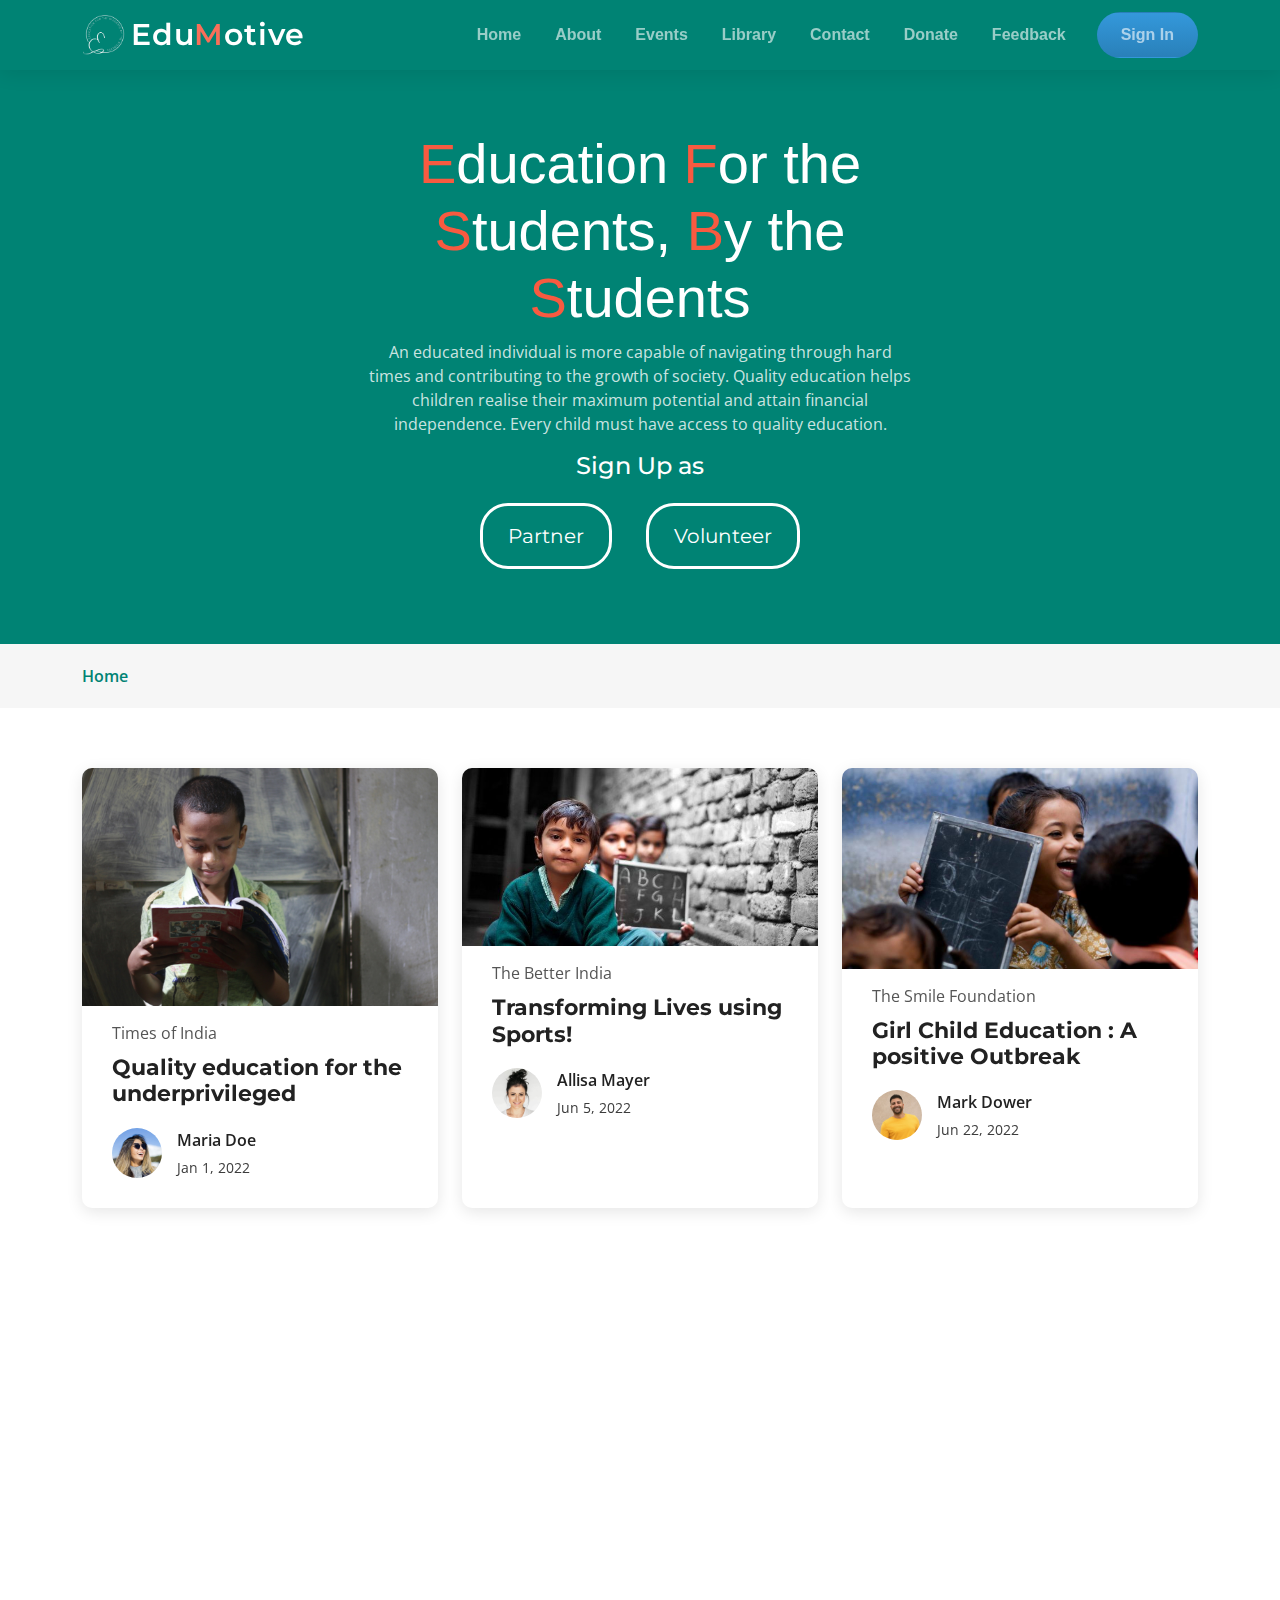
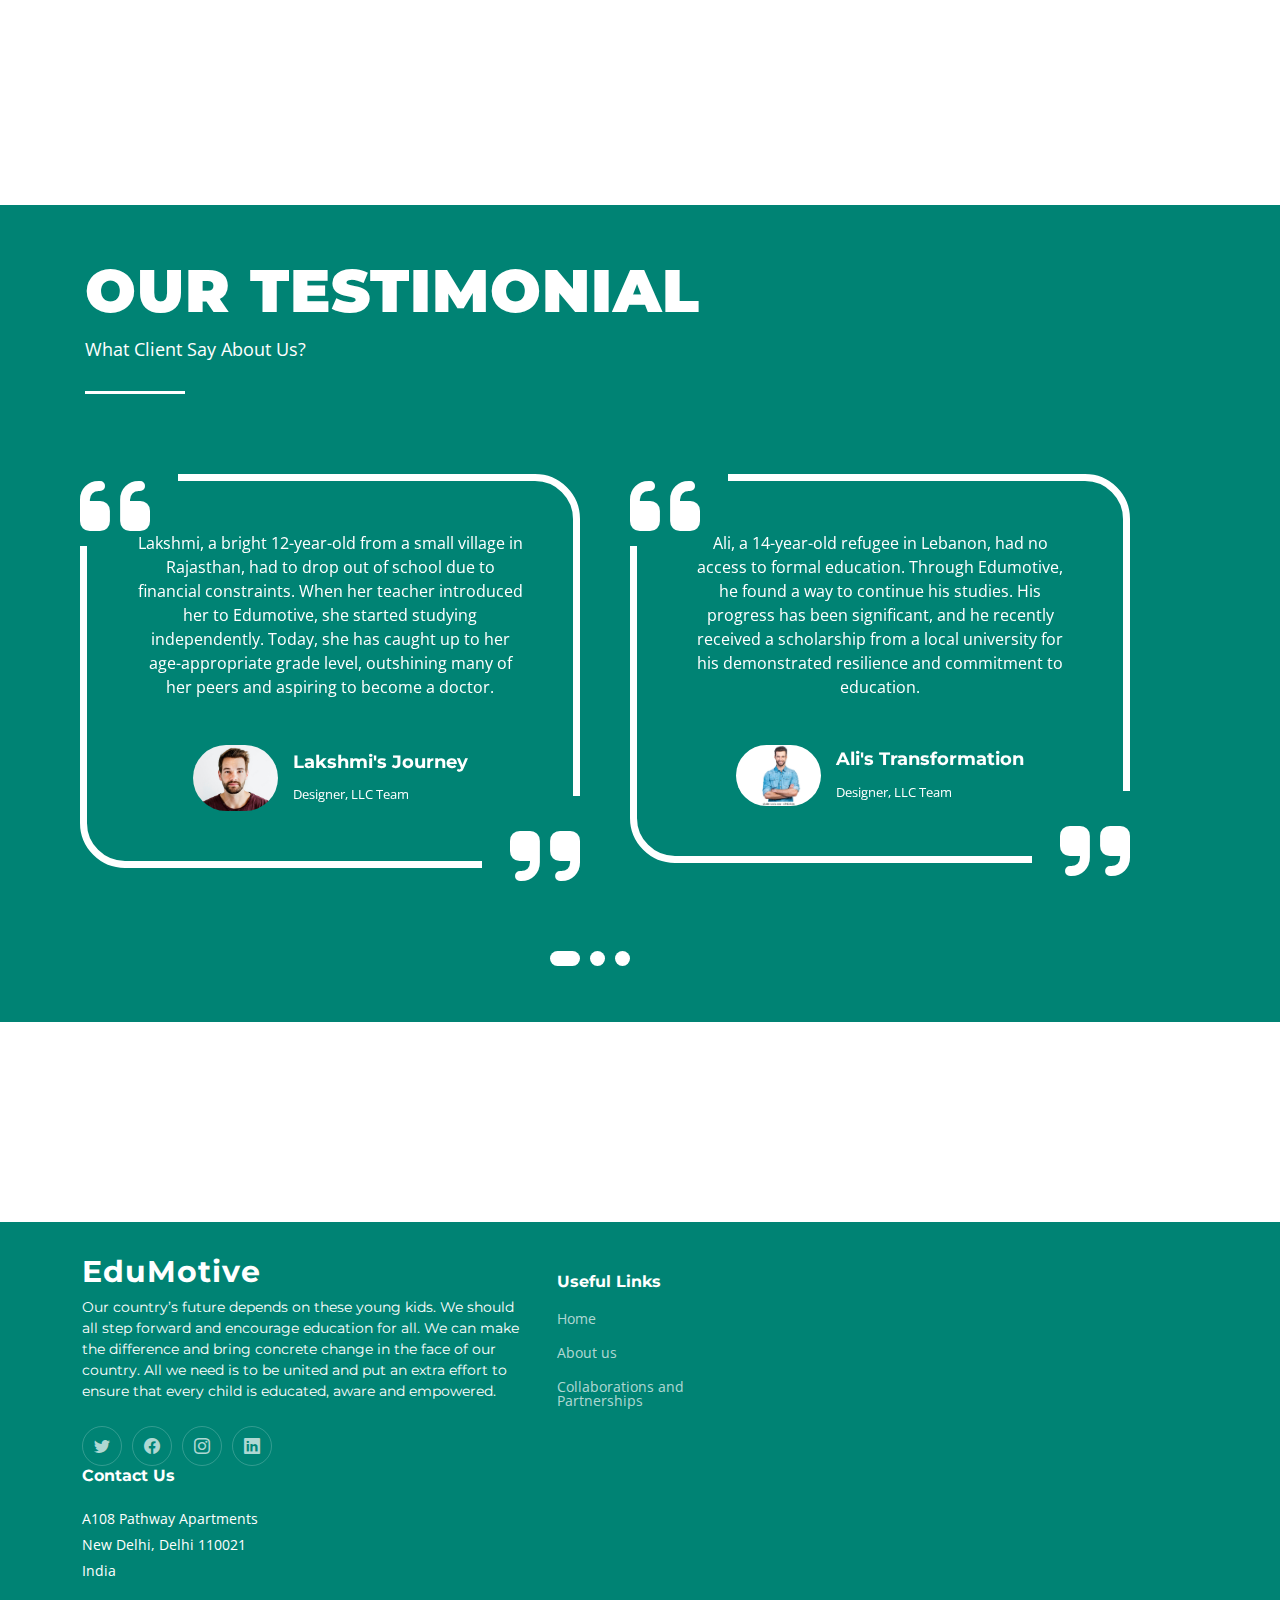
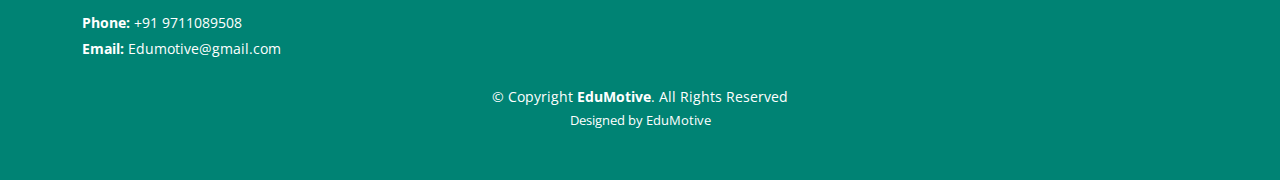
==== commit fde50c11: "Update index.html" ====
--- a/index.html
+++ b/index.html
@@ -101,7 +101,7 @@
               <li><a href="#">Drop Down 4</a></li>
             </ul>
           </li> -->
-          <li><a href="library/library.html">Library</a></li>
+          <li><a href="library.html">Library</a></li>
           <li><a href="contact.html">Contact</a></li>
           <li><a href="donation.html" target="_blank">Donate</a></li>
           <li><a href="feedback.html">Feedback</a></li>
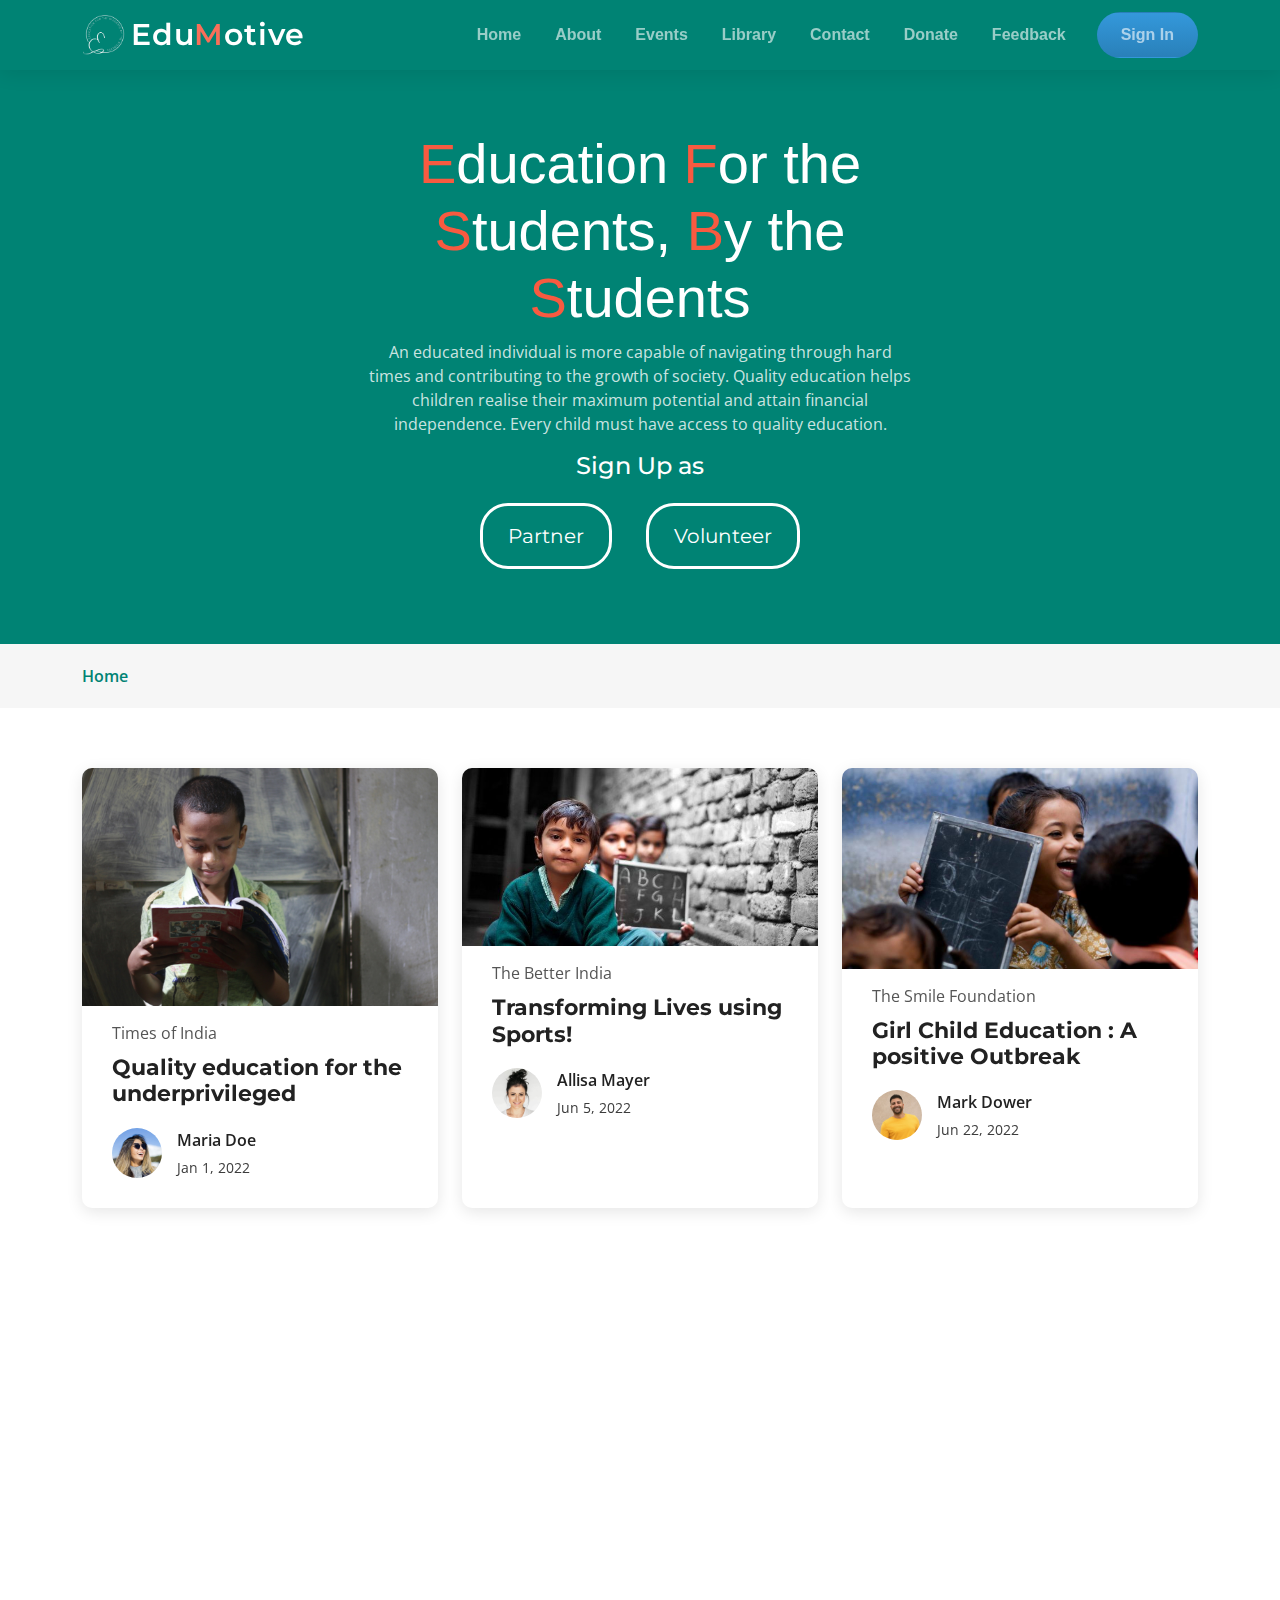
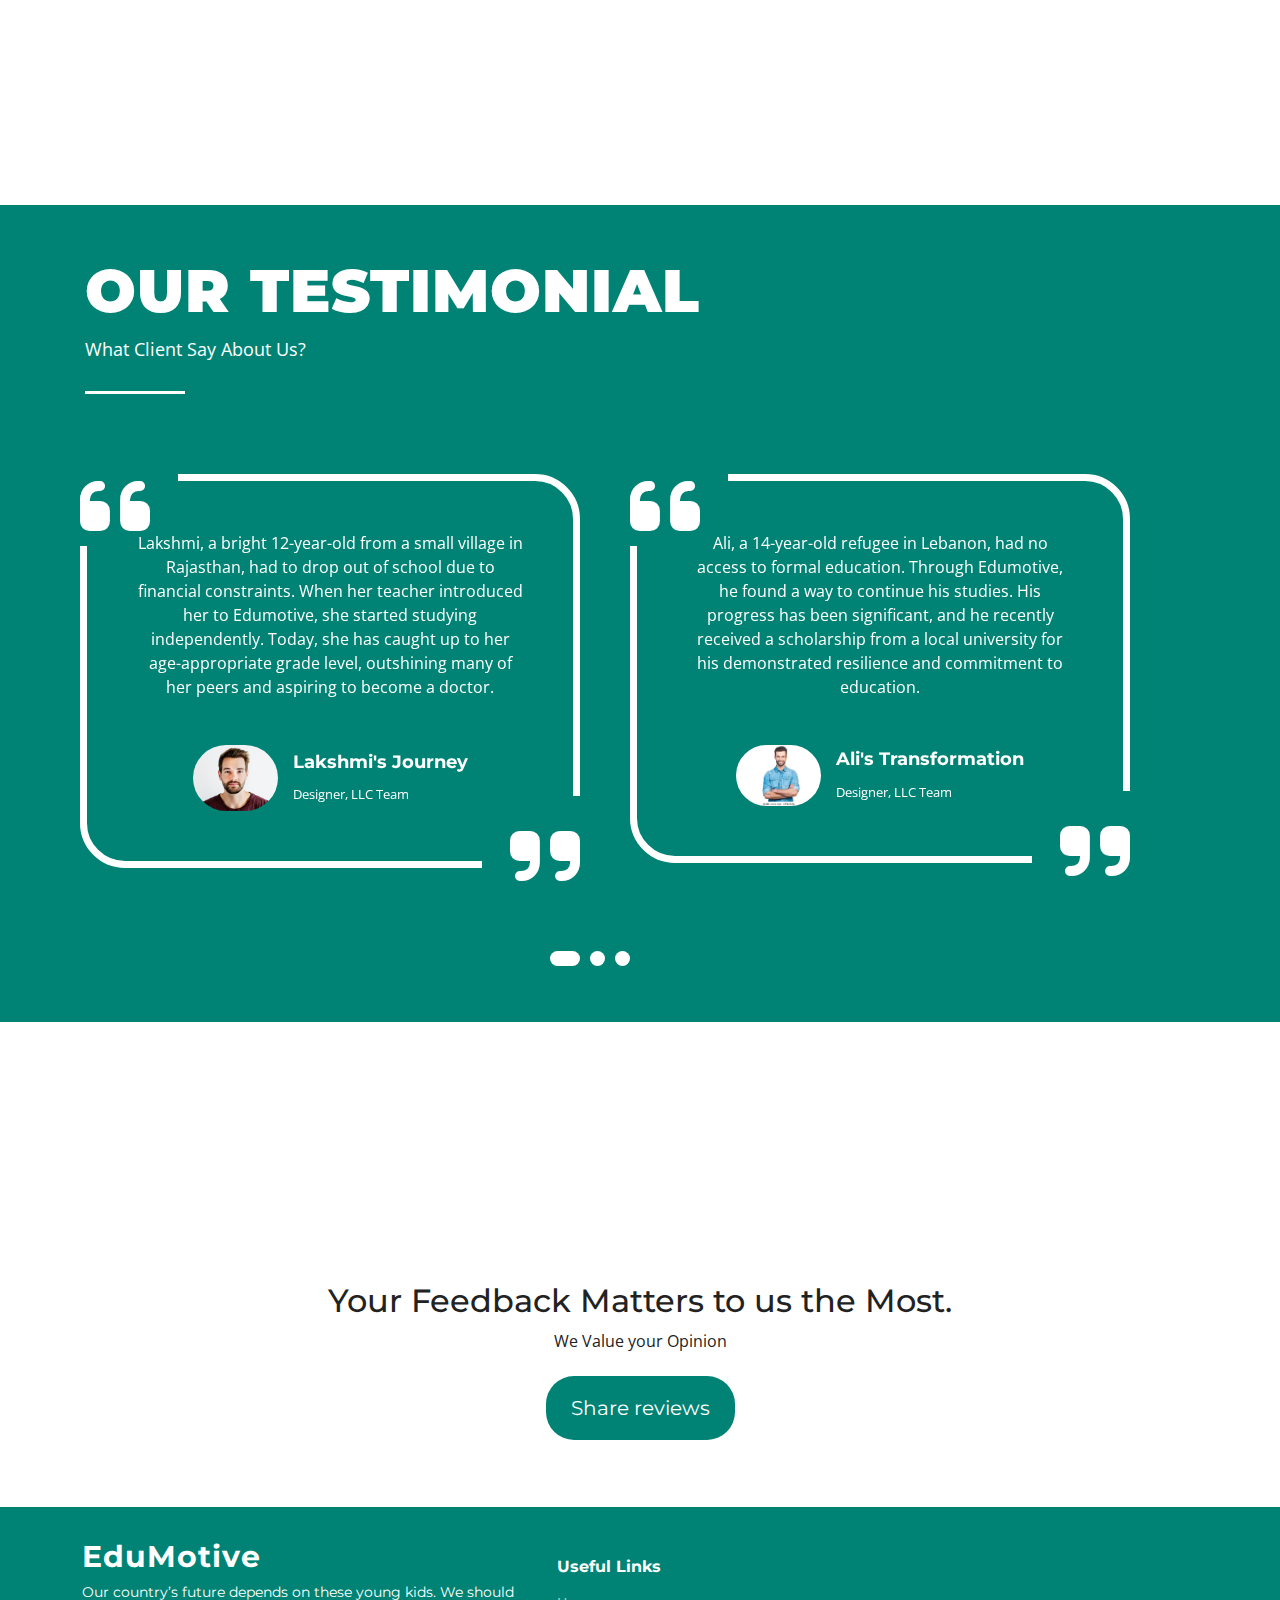
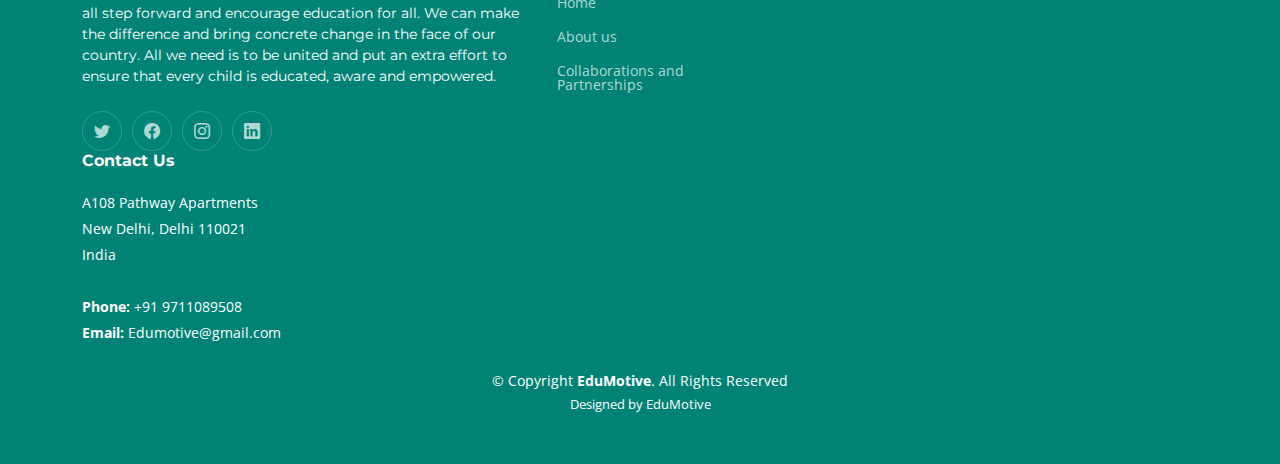
==== commit c12022d4: "Update index.html" ====
--- a/index.html
+++ b/index.html
@@ -21,6 +21,7 @@
   <meta name="msapplication-TileColor" content="#ffffff">
   <meta name="msapplication-TileImage" content="Images/favicon/ms-icon-144x144.png">
   <meta name="theme-color" content="#ffffff">
+  <script src="http://kit.fontawesome.com/2550a92b94.js" crossorigin="anonymous"></script>
 
   <title>EduMotive - Home</title>
   <meta content="" name="description">
@@ -652,6 +653,38 @@
   </style>
 </section>
 
+<section id="feedback" style="text-align:center">
+  <div class="container-fluid">
+
+  <h2>Your Feedback Matters to us the Most.</h2>
+  <p style="font-family:Open Sans">We Value your Opinion</p>
+  <br>
+<a href="feedback.html" class="feedback-button">Share reviews</a>
+<style media="screen">
+.feedback-button {
+-webkit-border-radius: 28;
+-moz-border-radius: 28;
+border-radius: 28px;
+font-family: Montserrat;
+color: #ffffff;
+font-size: 20px;
+background: rgba(0, 131, 116, 1);
+padding: 20px 25px 20px 25px;
+text-decoration: none;
+}
+
+.feedback-button:hover {
+background: rgba(0, 182, 161, 1);
+text-decoration: none;
+color:White;
+}
+</style>
+  </div>
+</section>
+
+<div class="chatbot">
+  <a href="https://databutton.com/v/nbxd4plt"><img src="Images/chatbot.png" alt=""></a>
+</div>
 
 
 
--- a/CSS/main.css
+++ b/CSS/main.css
@@ -10,6 +10,27 @@
 # Learn more about CSS variables at https://developer.mozilla.org/en-US/docs/Web/CSS/Using_CSS_custom_properties
 --------------------------------------------------------------*/
 /* Fonts */
+
+
+
+
+
+
+
+
+
+
+
+
+
+
+
+
+
+
+
+
+
 :root {
   --font-default: "Open Sans", system-ui, -apple-system, "Segoe UI", Roboto, "Helvetica Neue", Arial, "Noto Sans", "Liberation Sans", sans-serif, "Apple Color Emoji", "Segoe UI Emoji", "Segoe UI Symbol", "Noto Color Emoji";
   --font-primary: "Montserrat", sans-serif;
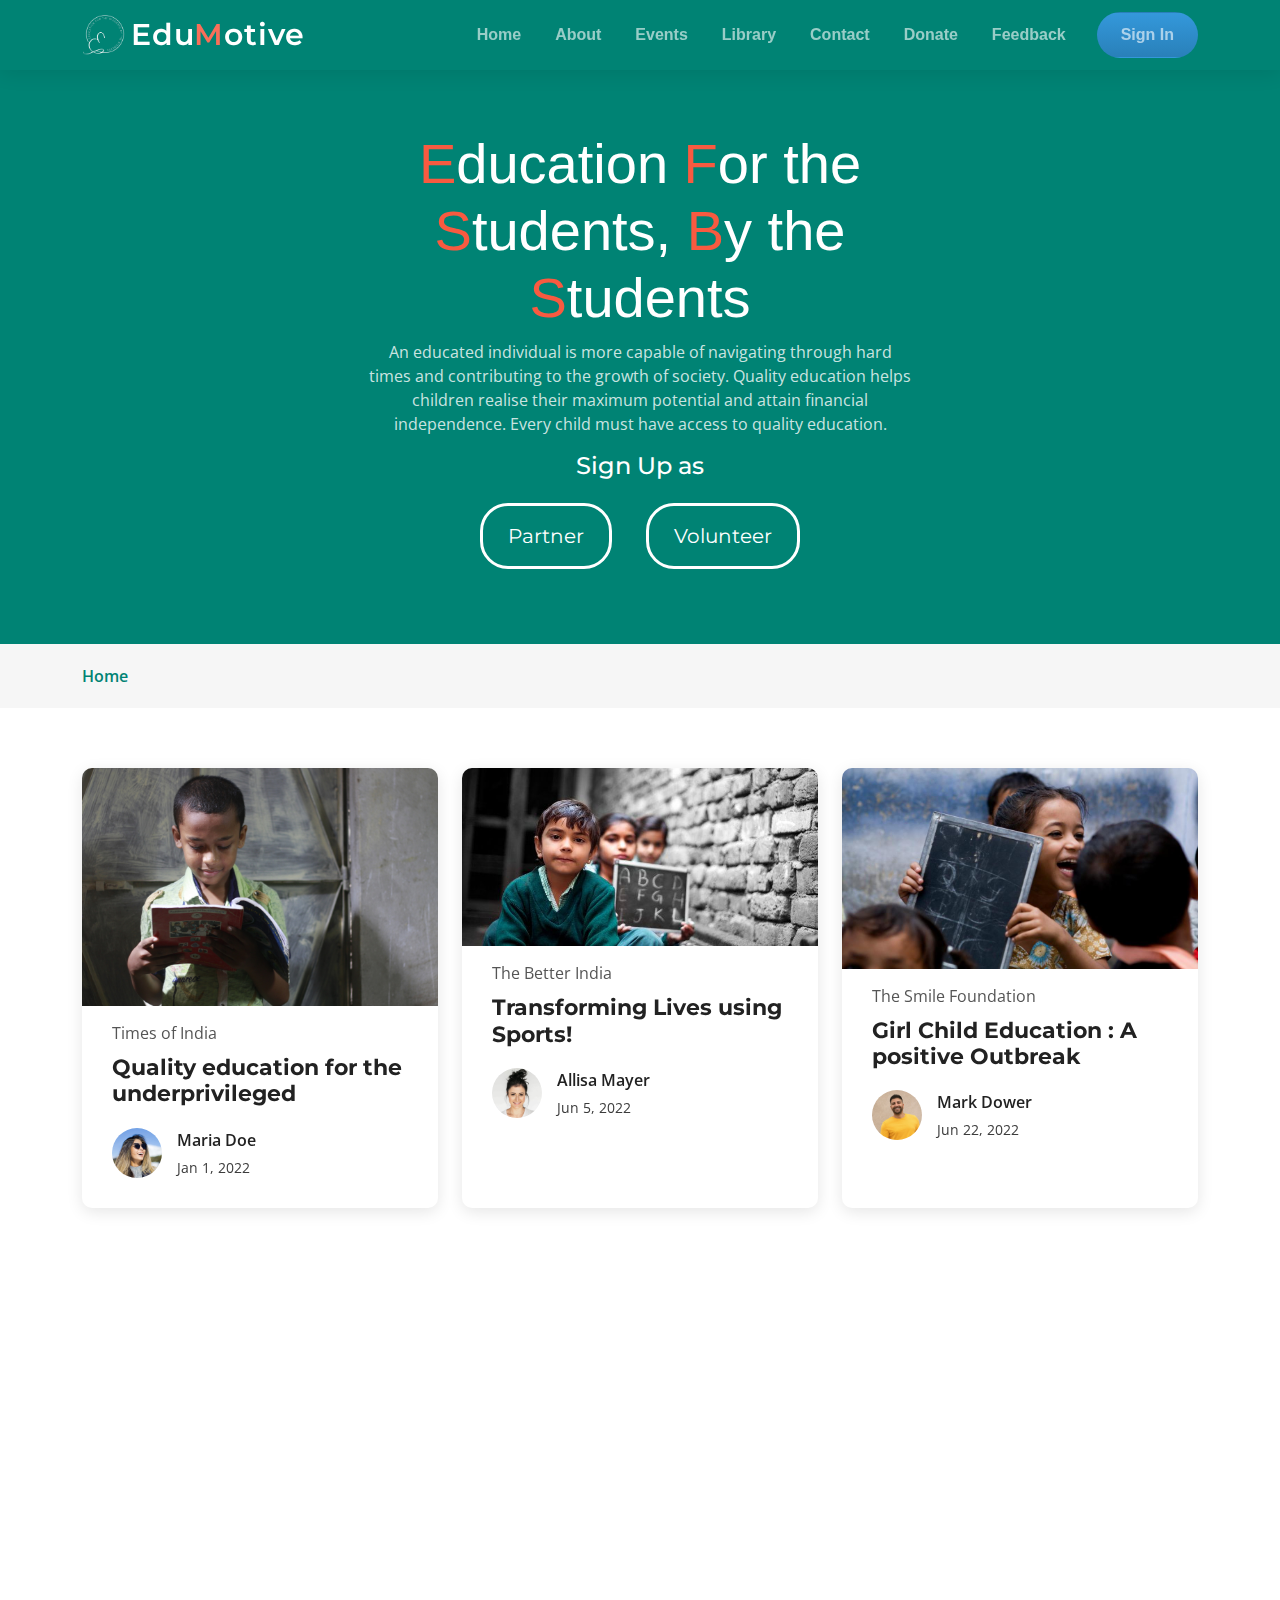
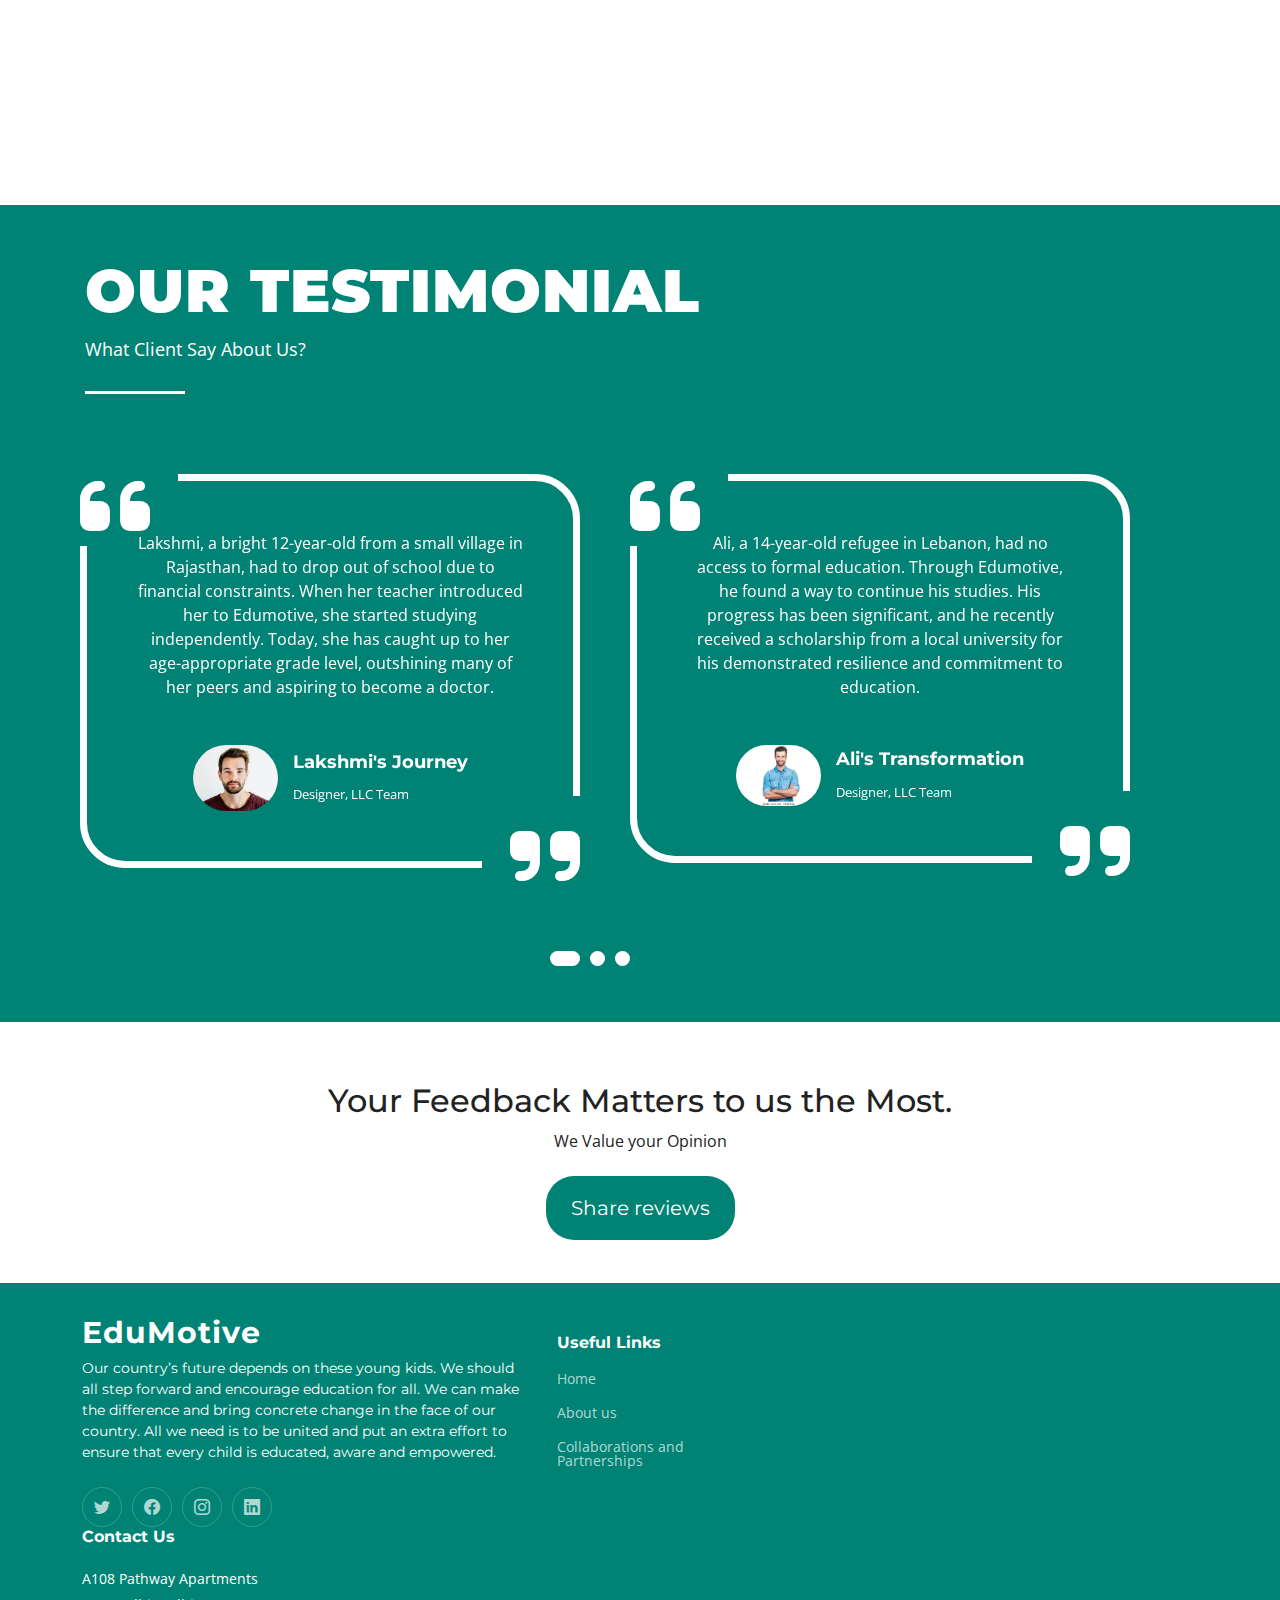
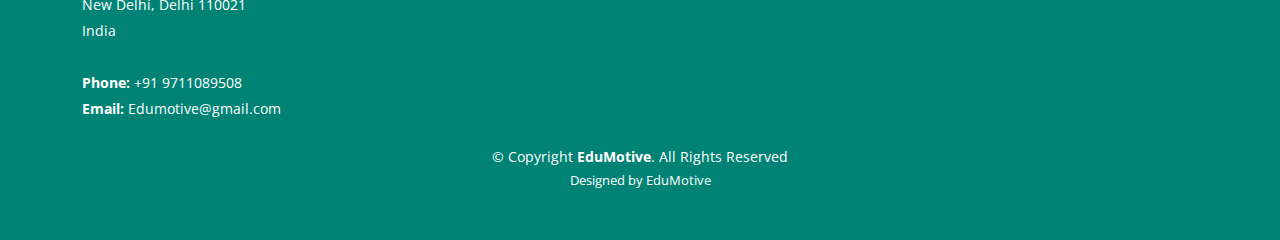
==== commit 3c6f8b28: "Update index.html" ====
--- a/index.html
+++ b/index.html
@@ -644,14 +644,6 @@
 </section>
 
 
-<section class="empty">
-  <style>
-  .empty{
-    padding: 100px;
-    background-color: #fff;
-  }
-  </style>
-</section>
 
 <section id="feedback" style="text-align:center">
   <div class="container-fluid">
--- a/CSS/main.css
+++ b/CSS/main.css
@@ -2733,3 +2733,12 @@
 .footer .credits a {
   color: #fff;
 }
+.chatbot{
+  position: fixed;
+  right: 4px;
+  bottom: 2px;
+ 
+}
+.chatbot img{
+  height: 90px;
+}
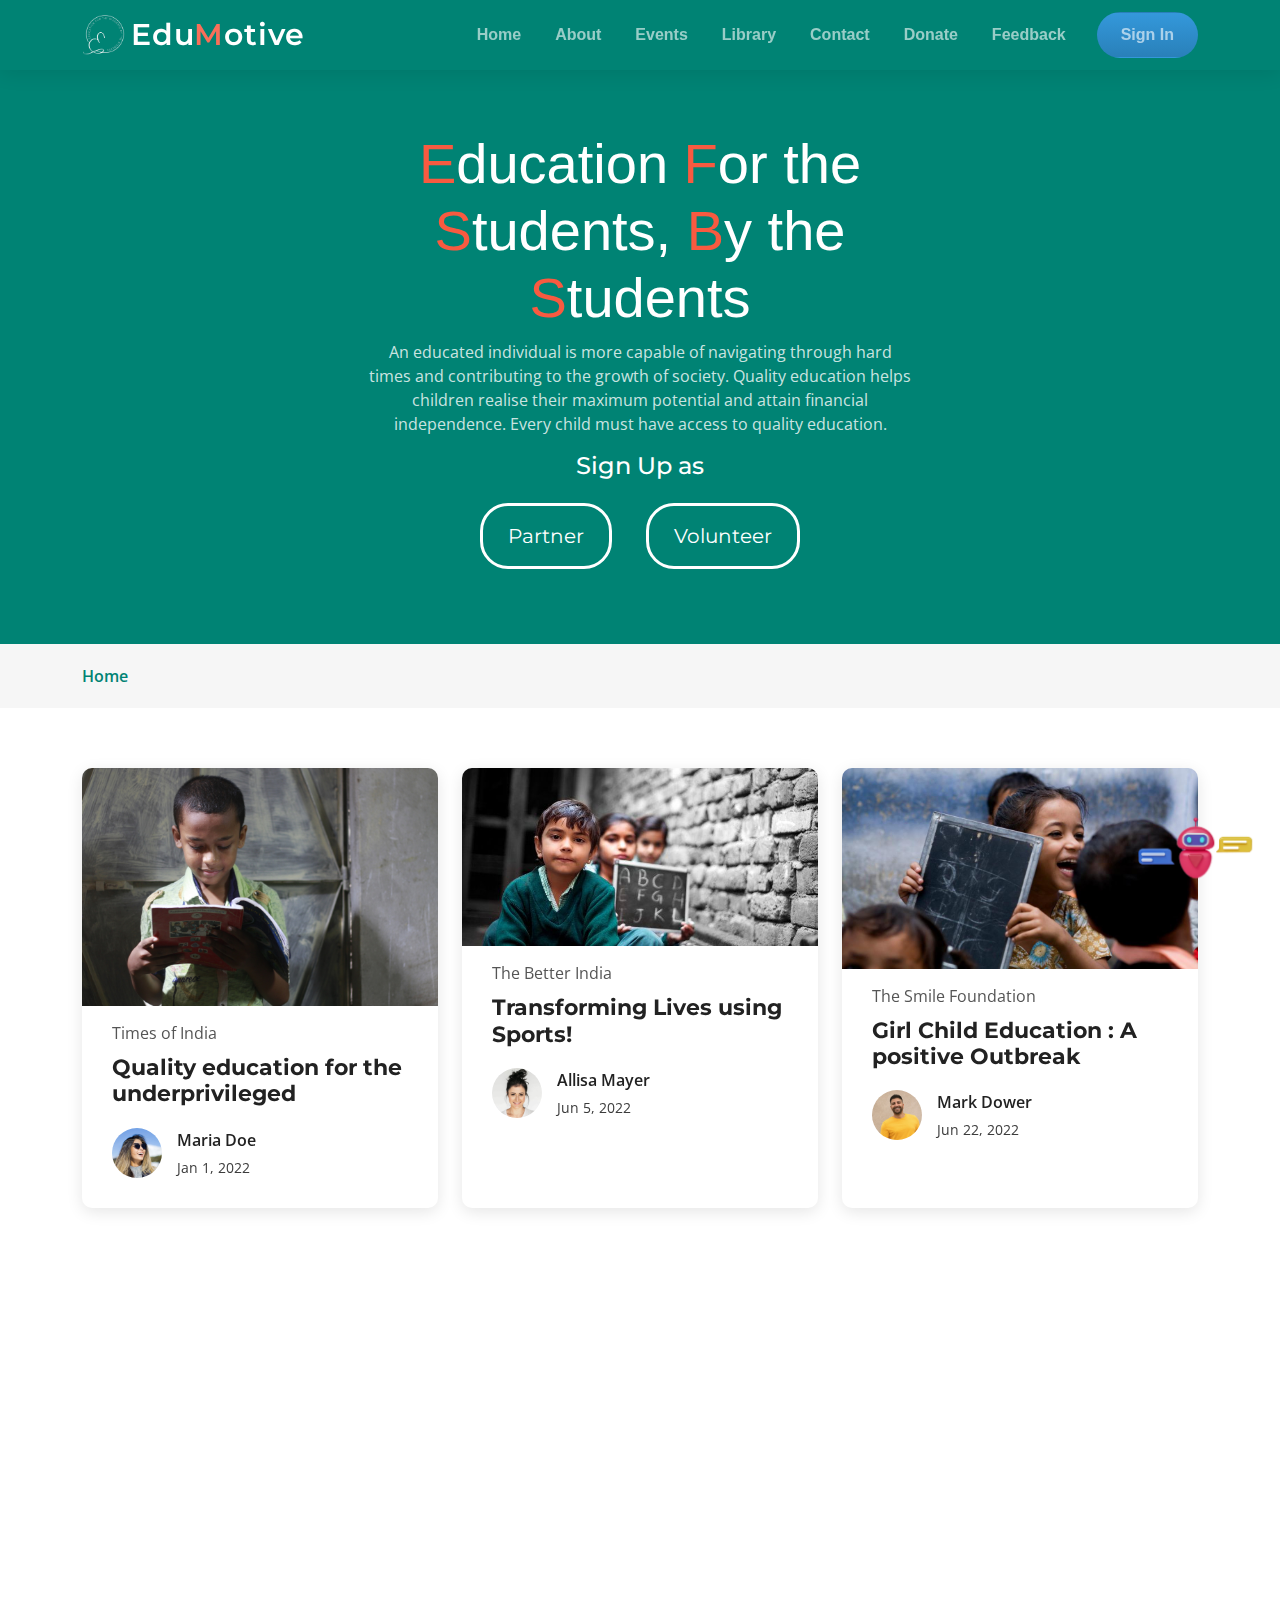
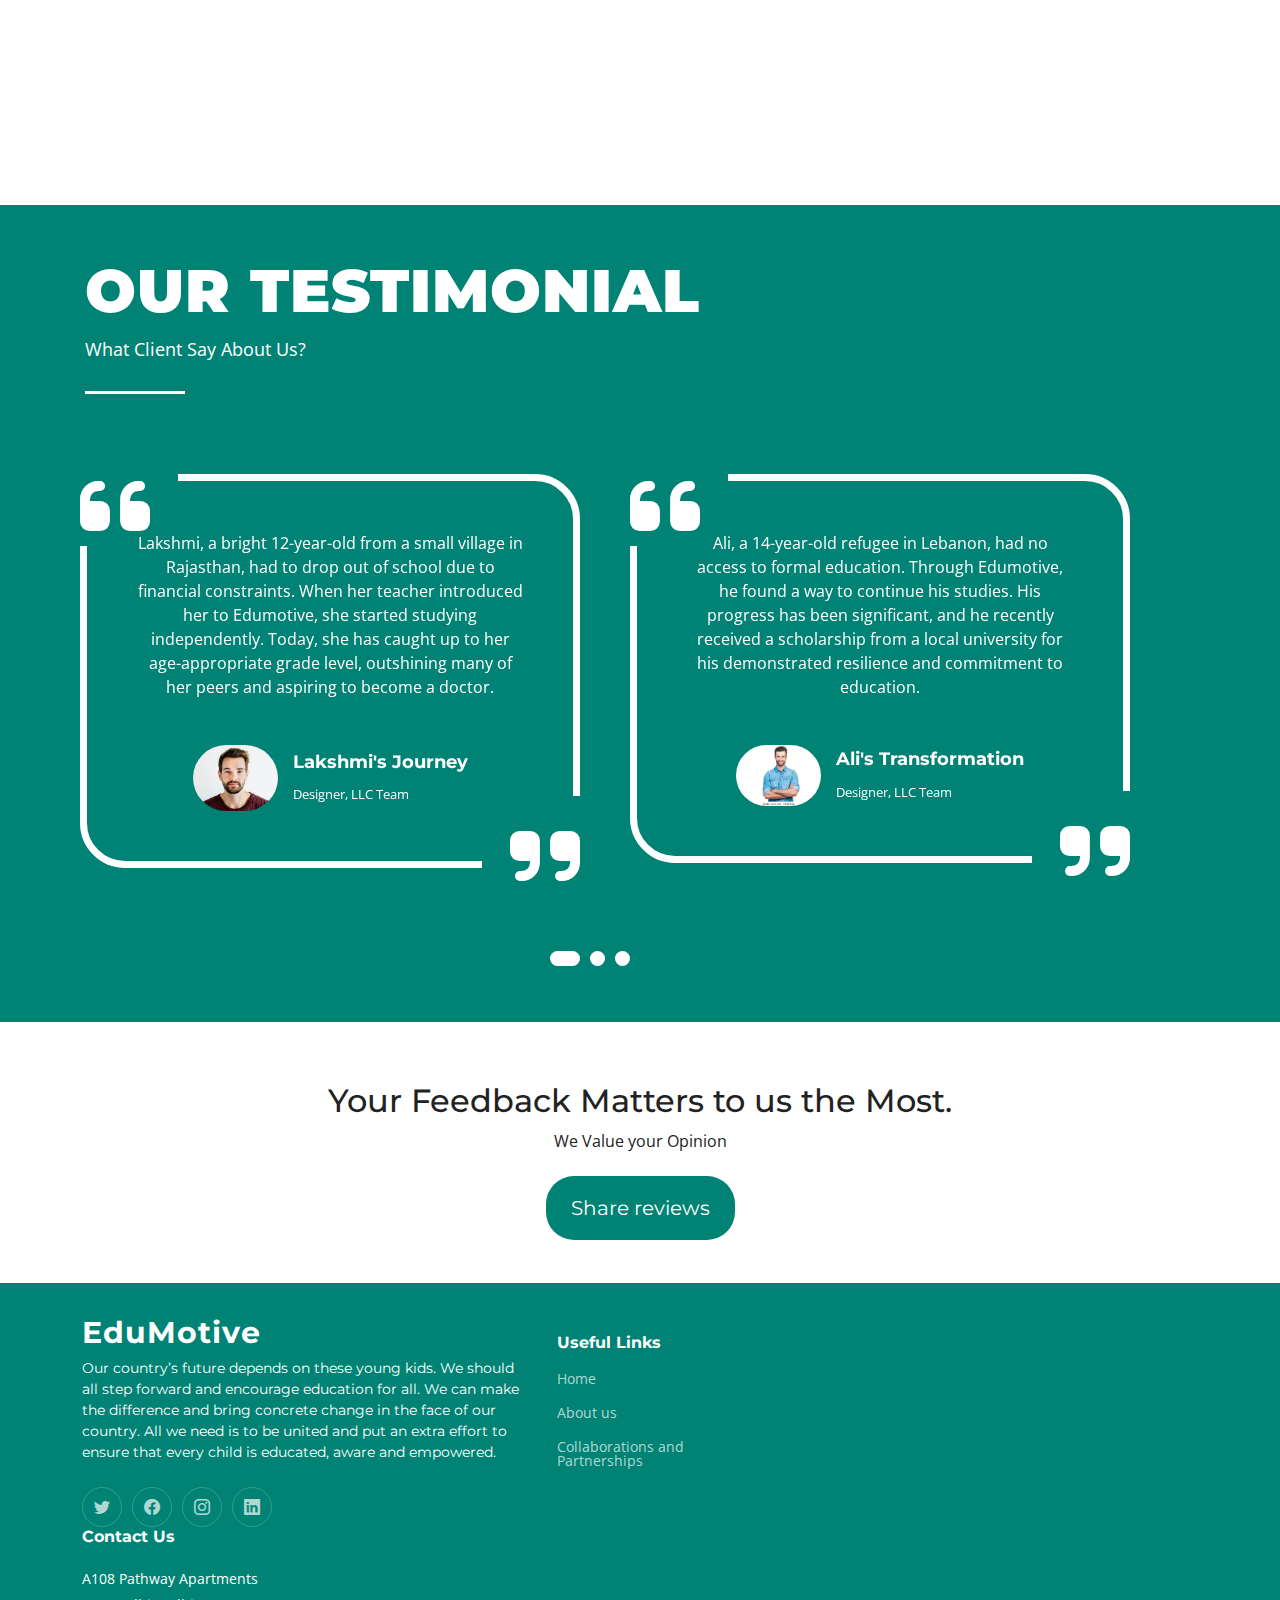
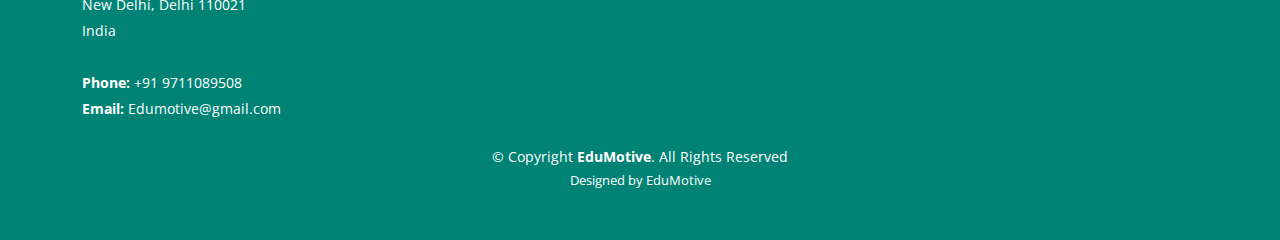
==== commit 01dad1aa: "Add files via upload" ====
--- a/index.html
+++ b/index.html
@@ -21,7 +21,6 @@
   <meta name="msapplication-TileColor" content="#ffffff">
   <meta name="msapplication-TileImage" content="Images/favicon/ms-icon-144x144.png">
   <meta name="theme-color" content="#ffffff">
-  <script src="http://kit.fontawesome.com/2550a92b94.js" crossorigin="anonymous"></script>
 
   <title>EduMotive - Home</title>
   <meta content="" name="description">
@@ -675,10 +674,19 @@
 </section>
 
 <div class="chatbot">
-  <a href="https://databutton.com/v/nbxd4plt"><img src="Images/chatbot.png" alt=""></a>
-</div>
-
-
+      <a href="https://databutton.com/v/nbxd4plt"><img src="Images/chatbot.png" alt=""></a>
+    </div>
+    <style>
+      .chatbot{
+      position: fixed;
+      right: 4px;
+      bottom: 2px;
+     
+    }
+    .chatbot img{
+      height: 90px;
+    }
+    </style>
 
   <!-- ======= Footer ======= -->
   <footer id="footer" class="footer">
